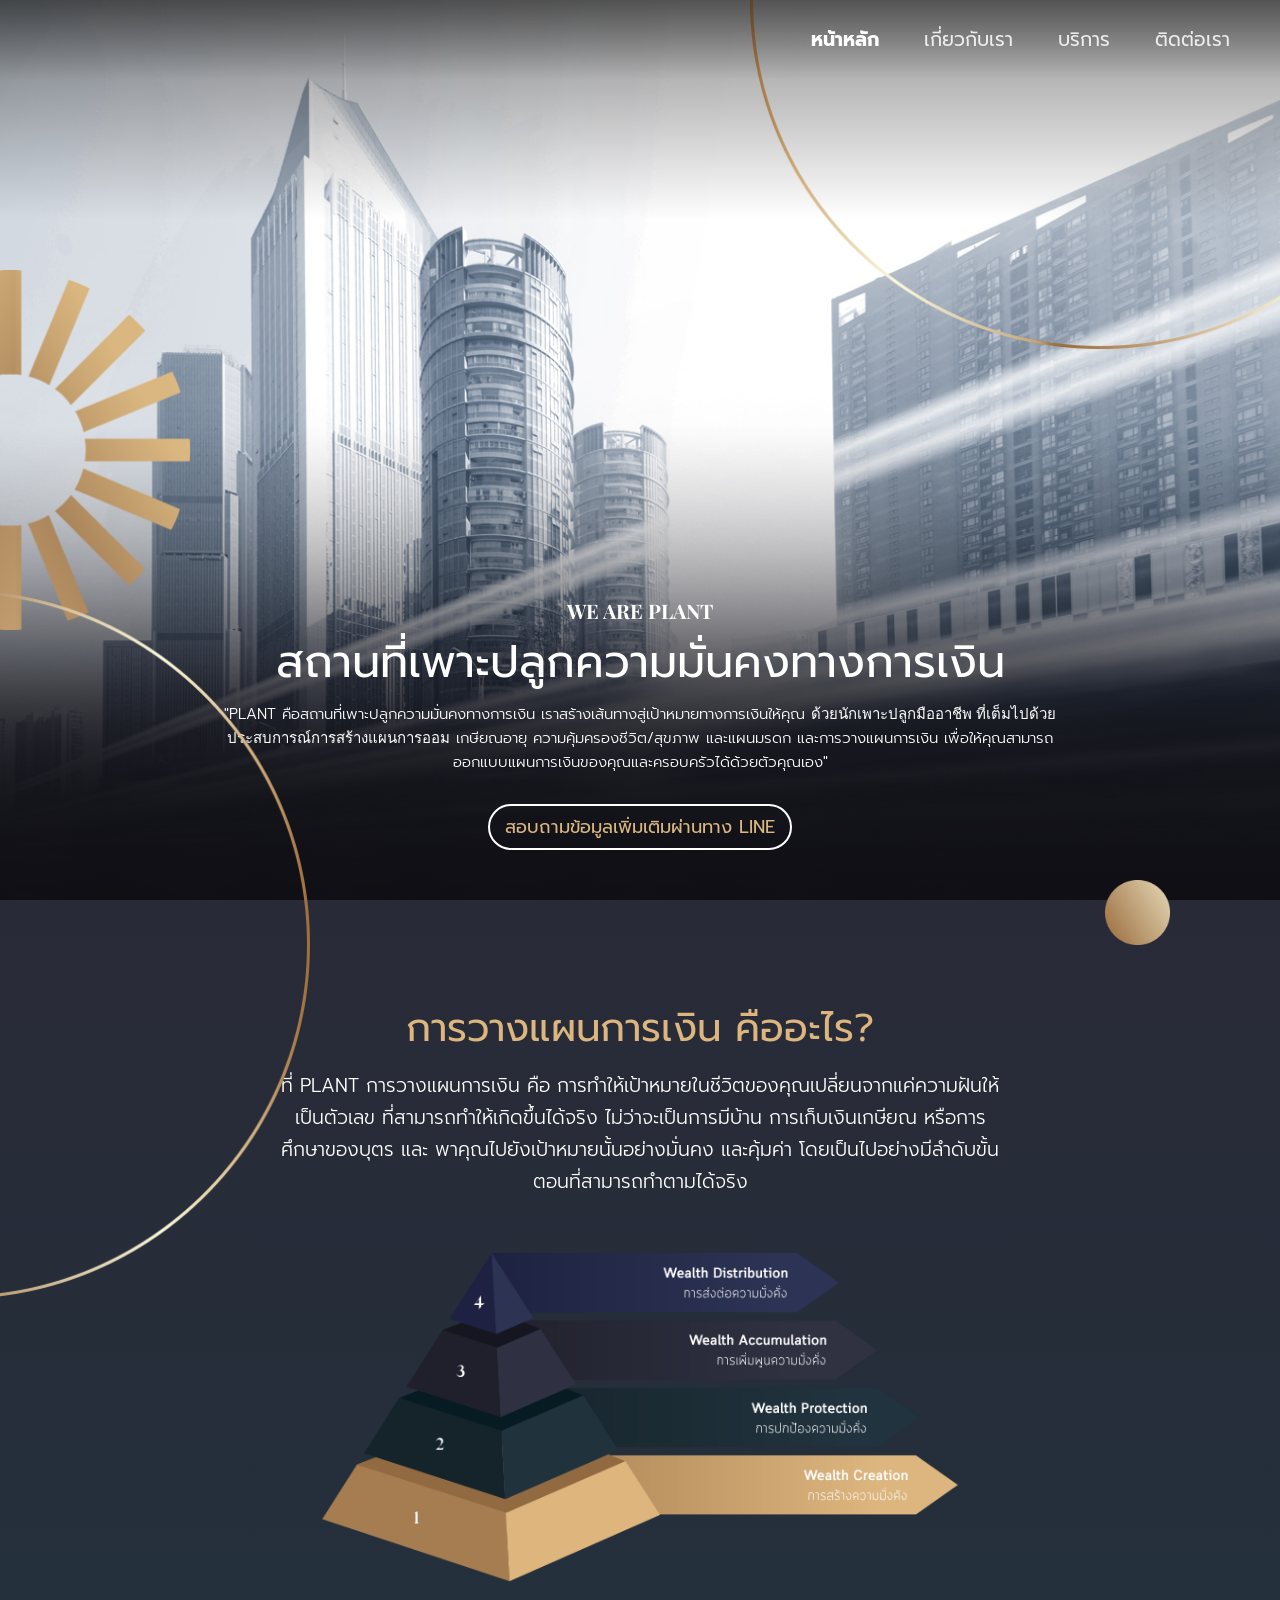
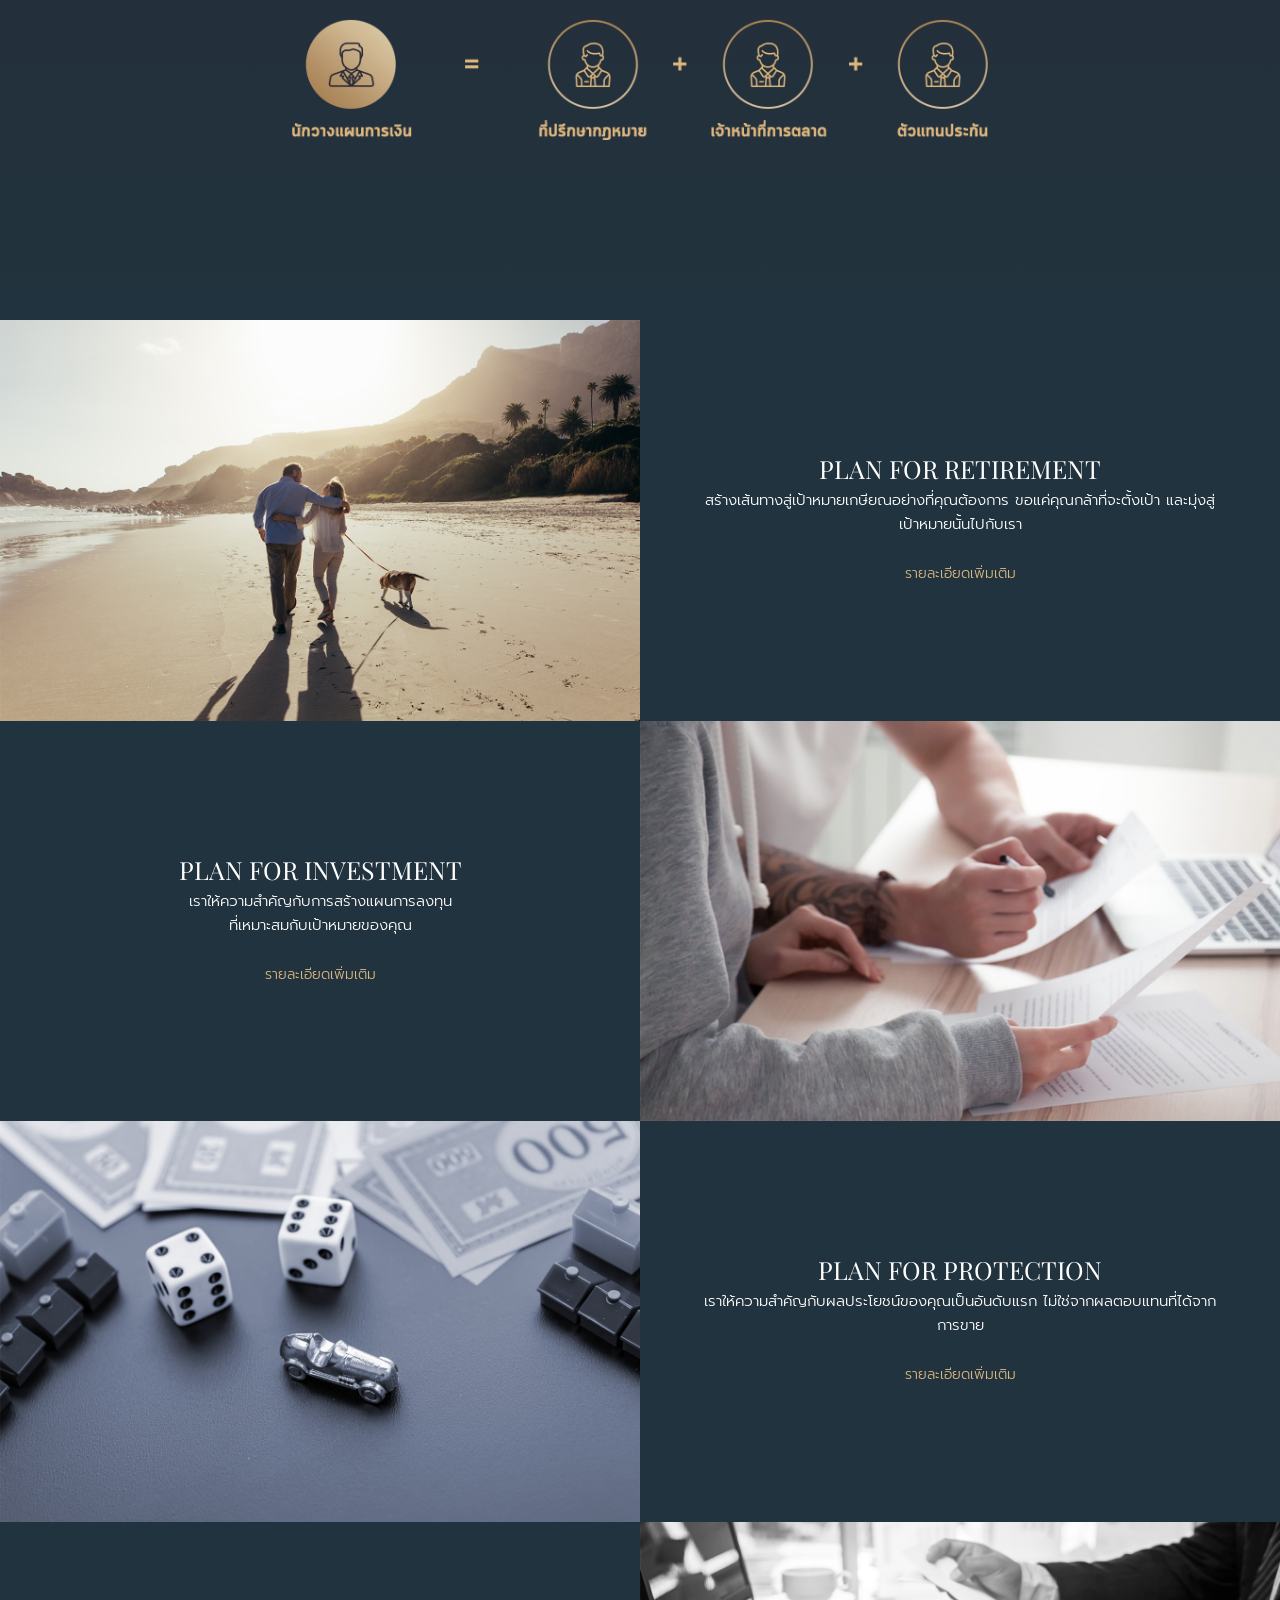
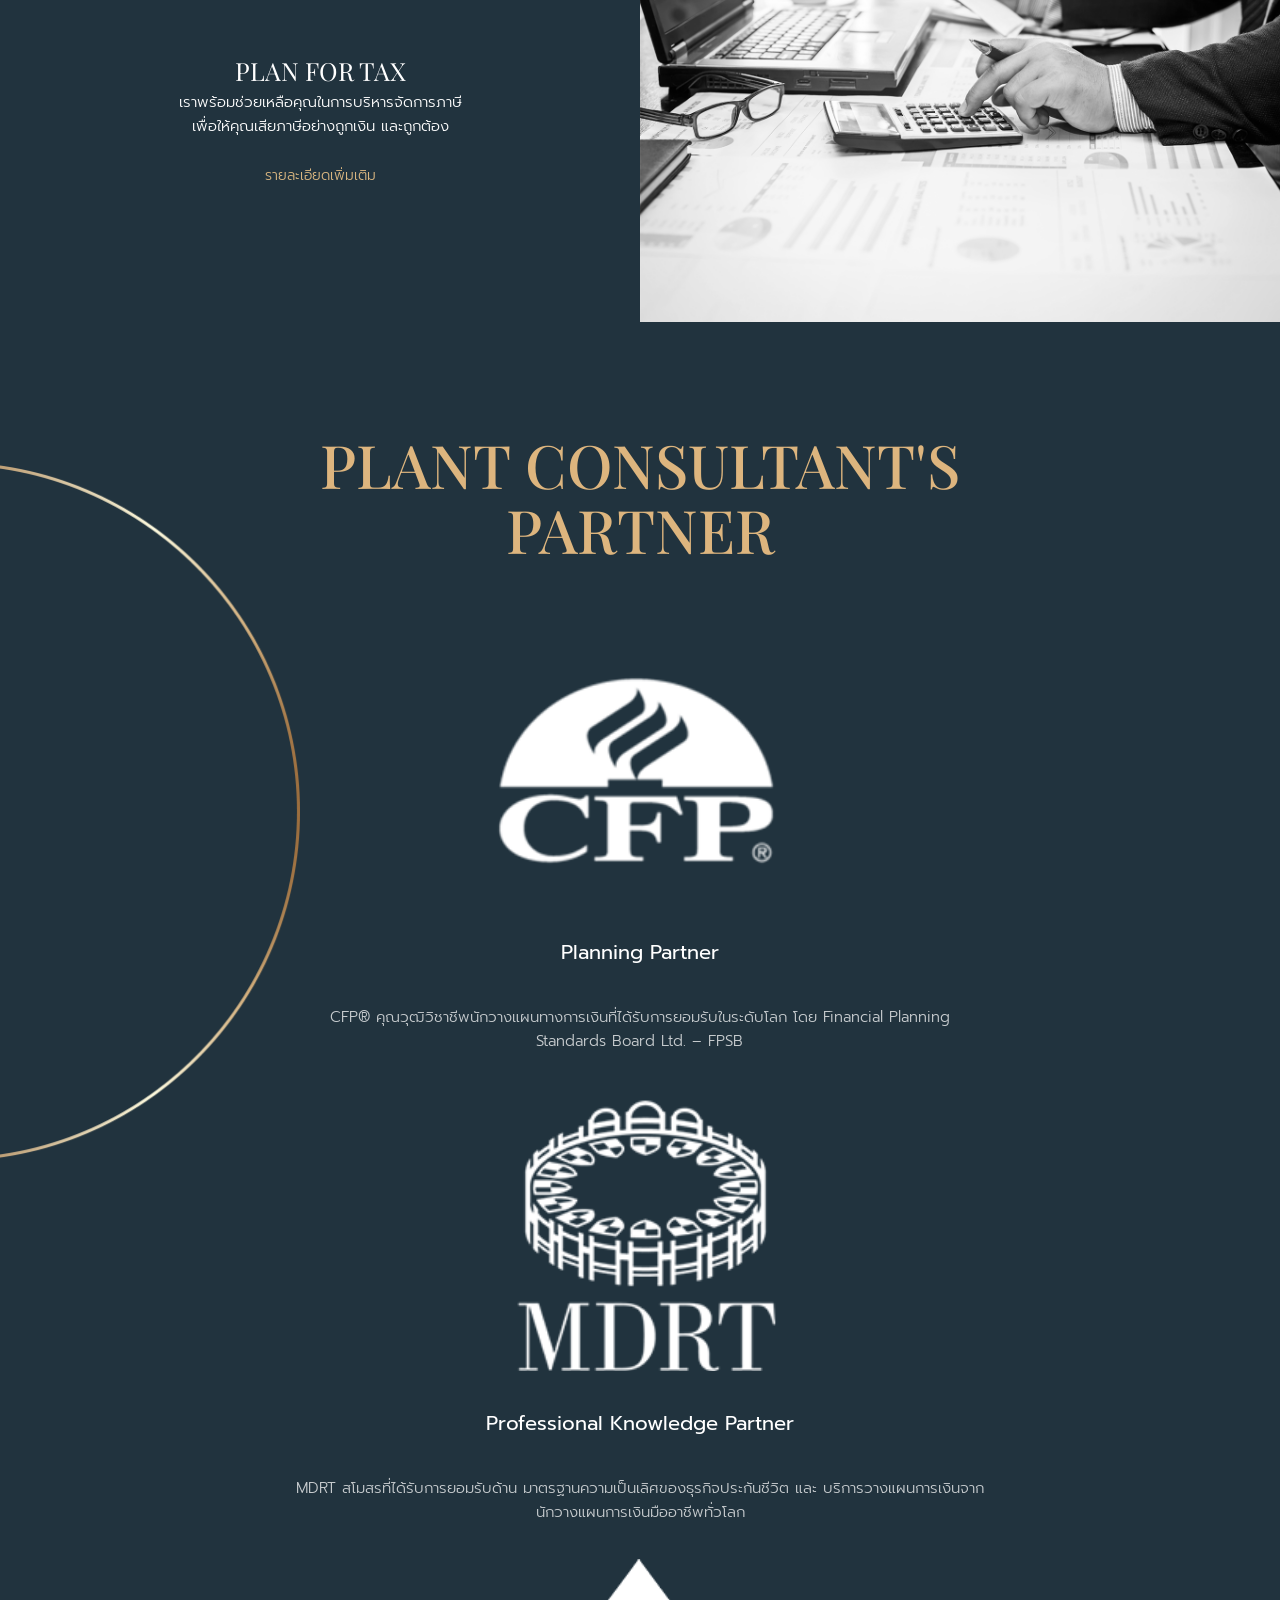
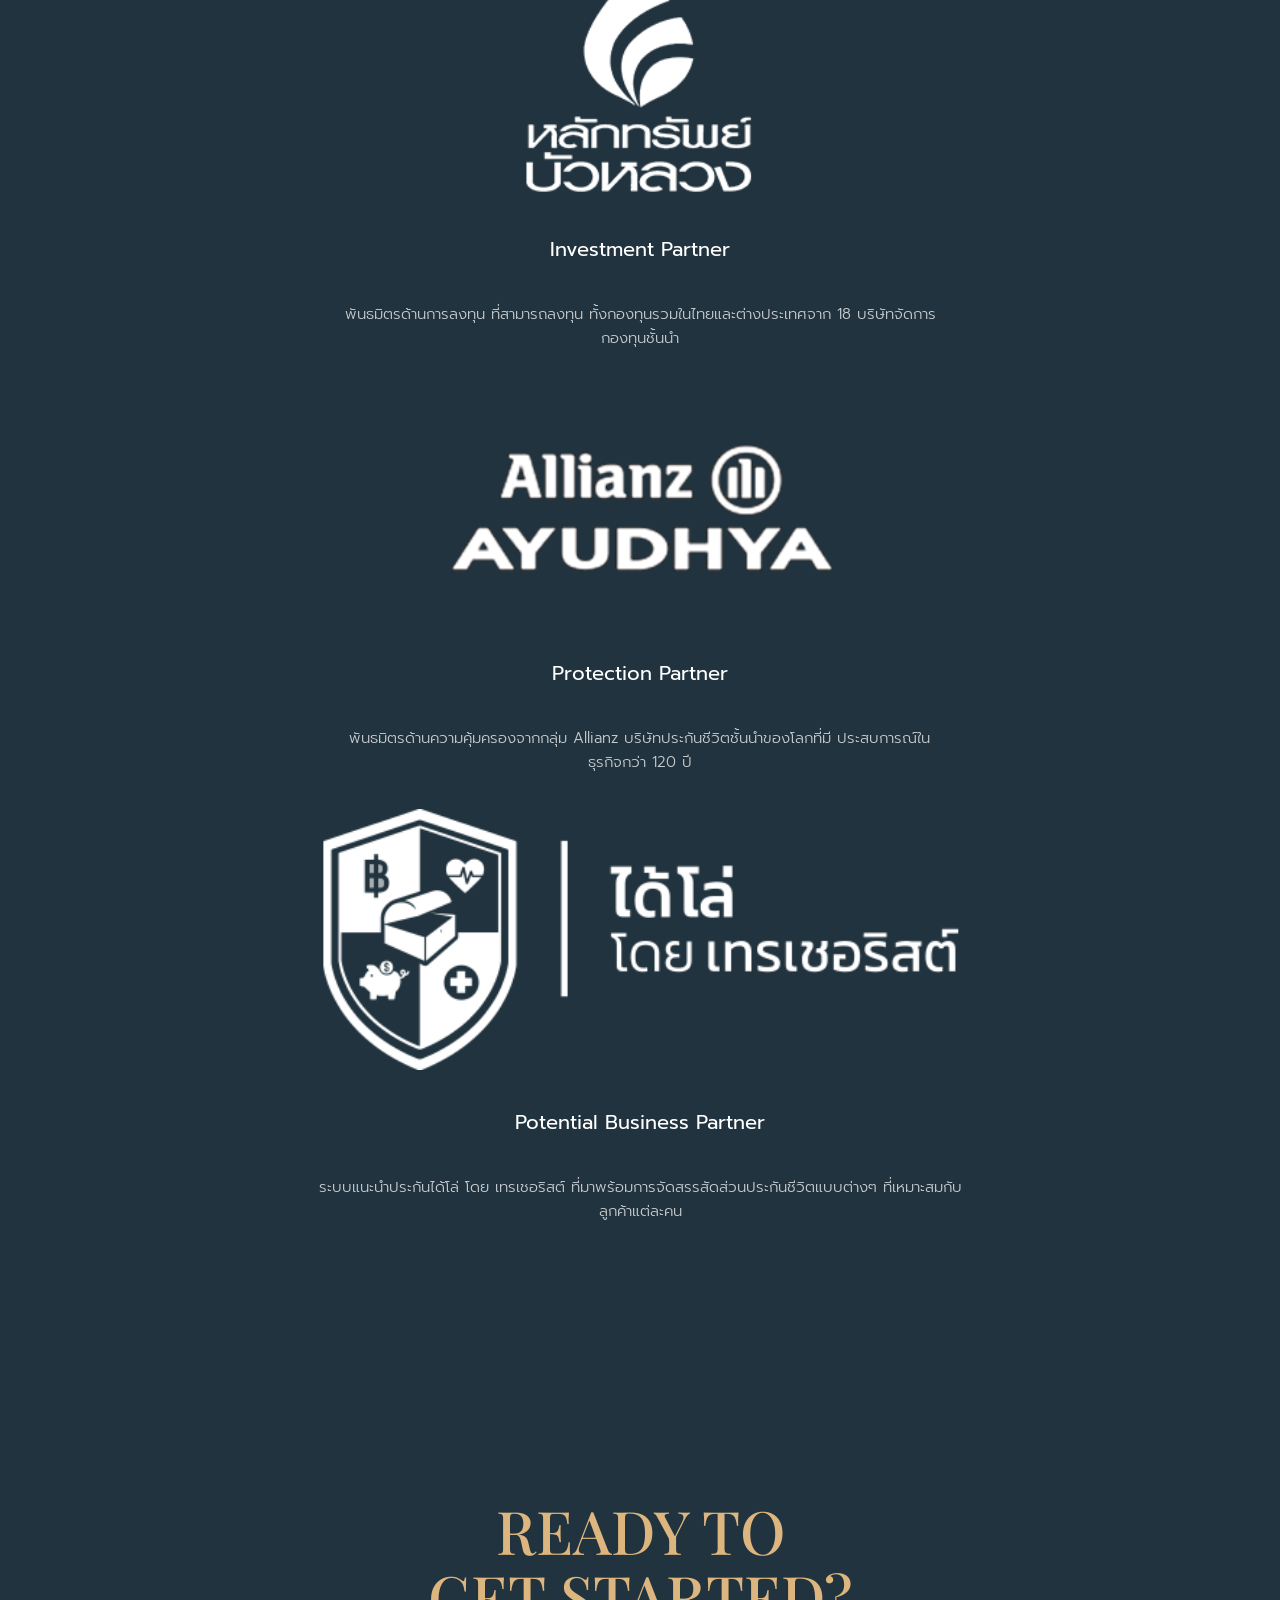
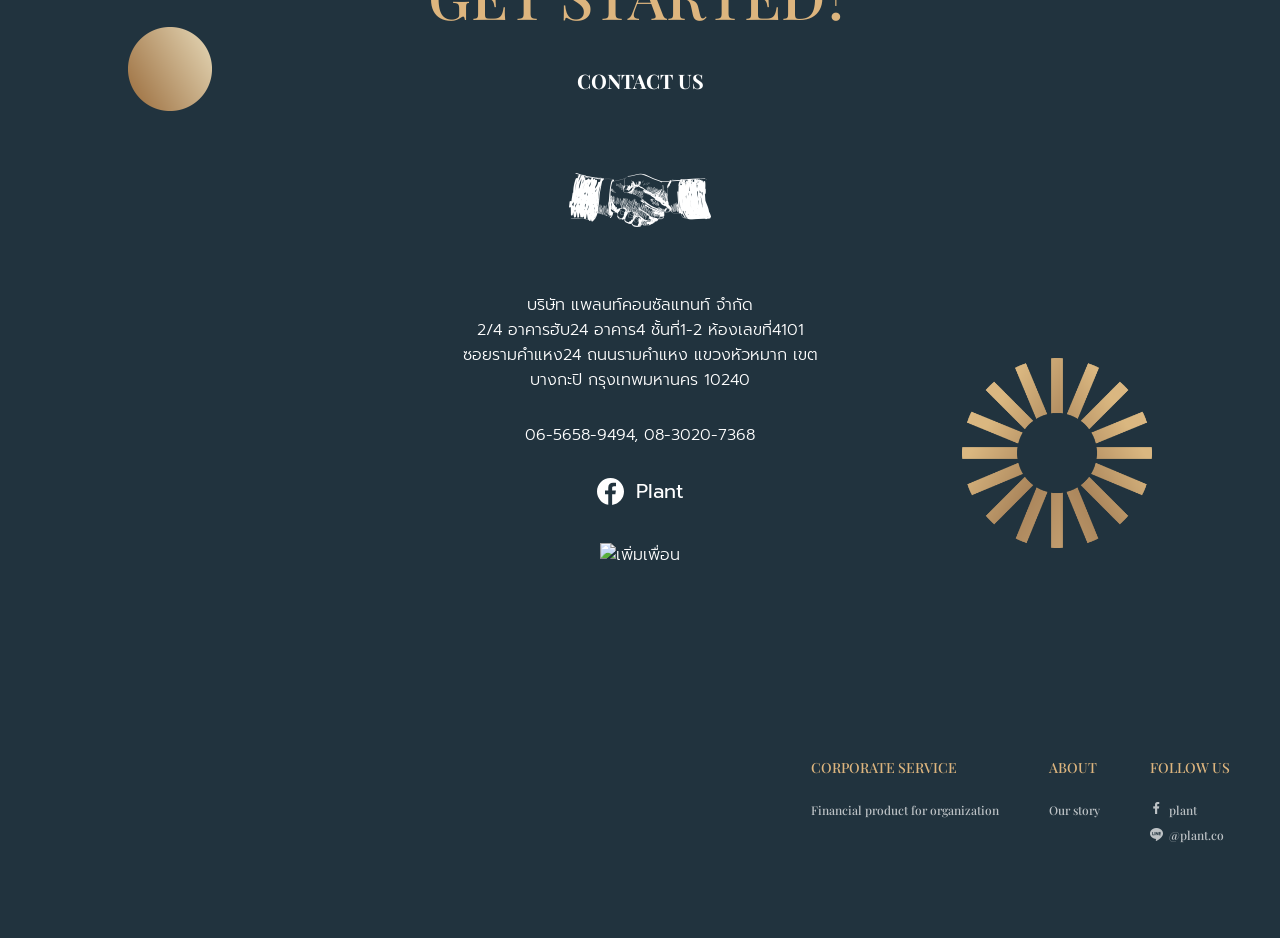
==== index.html @ 705ee686 "init" ====
﻿<!DOCTYPE html>
<html lang="th">
<head>
	<meta charset="UTF-8">
	<title>Plant Consultant</title>
	<meta name="viewport" content="width=device-width, initial-scale=1.0">
	<link rel="icon" type="image/png" href="images/favicon.png" />

	<!-- Google Fonts as replacement for custom Cloud/Silk Serif fonts -->
	<link rel="preconnect" href="https://fonts.googleapis.com">
	<link rel="preconnect" href="https://fonts.gstatic.com" crossorigin>
	<link href="https://fonts.googleapis.com/css2?family=Prompt:wght@300;400;700&family=Playfair+Display:ital,wght@0,400;0,500;0,600;0,700;1,400;1,500;1,700&display=swap" rel="stylesheet">

	<link rel="stylesheet" href="https://cdn.jsdelivr.net/npm/swiper@4/dist/css/swiper.min.css">
	<link rel="stylesheet" href="css/style.css">
	<link rel="stylesheet" href="css/phone.css">

	<style>
		/* Font fallback mappings */
		body, .cloudlight { font-family: 'Prompt', sans-serif; font-weight: 300; }
		.cloudregular, .menu, .mnahead, .mnlink, .mnlink2, .mndsubh, .mndhead, .mnchead,
		.contact-infos .social a, .contact-layout .heading { font-family: 'Prompt', sans-serif; font-weight: 400; }
		.cloudbold, .abasubh, .svcorpboxh h2, .svcorpboxh h3, .svcorpboxh p,
		.svaboxh h3, .actsgcon h1, .svsgscon h2, .asgbhead { font-family: 'Prompt', sans-serif; font-weight: 700; }

		.silk_serifbold, .mnsubh, .mnehead, .mnadesc { font-family: 'Playfair Display', serif; font-weight: 700; }
		.silk_serifmedium, .mnhead, .fthead, .ftmenu, .testimonial-section .heading { font-family: 'Playfair Display', serif; font-weight: 500; }
		.silk_serifregular, .mnbhead { font-family: 'Playfair Display', serif; font-weight: 400; }

		/* Hero image as background instead of Galleria */
		.mainslide .hero-bg {
			position: absolute;
			top: 0; left: 0; right: 0; bottom: 0;
			width: 100%; height: 100%;
			object-fit: cover;
		}

		.clear { clear: both; }
	</style>

	<script src="https://code.jquery.com/jquery-3.7.1.min.js"></script>
	<script src="https://cdn.jsdelivr.net/npm/swiper@4/dist/js/swiper.min.js"></script>
</head>

<body data-page="index">

<div id="wrapper">

<div id="header-placeholder"></div>

<div id="content">

	<!-- Hero Section -->
	<div class="mainslide" data-visible>
		<img class="hero-bg" src="images/01-main_01.jpg" alt="Plant Consultant Hero" />
		<div class="mainon" data-visible>
			<br><br><br>
			<h3 class="mnsubh">We are plant</h3>
			<h2 class="mslhead">สถานที่เพาะปลูกความมั่นคงทางการเงิน</h2>
			<p class="mntext" data-visible>"PLANT คือสถานที่เพาะปลูกความมั่นคงทางการเงิน เราสร้างเส้นทางสู่เป้าหมายทางการเงินให้คุณ <span>ด้วยนักเพาะปลูกมืออาชีพ ที่เต็มไปด้วยประสบการณ์การสร้างแผนการออม</span> เกษียณอายุ ความคุ้มครองชีวิต/สุขภาพ และแผนมรดก และการวางแผนการเงิน เพื่อให้คุณสามารถออกแบบแผนการเงินของคุณและครอบครัวได้ด้วยตัวคุณเอง"</p>
			<a href="https://lin.ee/4wqsaOK" class="mnlink2" data-visible>สอบถามข้อมูลเพิ่มเติมผ่านทาง LINE</a>
		</div>
		<img alt="" class="icon_a" src="images/element_a.png" />
		<img alt="" class="icon_b" src="images/element_b.png" />
		<img alt="" class="icon_c" src="images/element_a.png" />
		<img alt="" class="icon_d" src="images/element_c.png" />
	</div>

	<!-- Section A - Financial Planning -->
	<div class="main_a" data-visible>
		<h2 class="mnahead">การวางแผนการเงิน คืออะไร?</h2>
		<p class="mnatext" data-visible>ที่ PLANT การวางแผนการเงิน คือ การทำให้เป้าหมายในชีวิตของคุณเปลี่ยนจากแค่ความฝันให้เป็นตัวเลข ที่สามารถทำให้เกิดขึ้นได้จริง ไม่ว่าจะเป็นการมีบ้าน การเก็บเงินเกษียณ หรือการศึกษาของบุตร และ พาคุณไปยังเป้าหมายนั้นอย่างมั่นคง และคุ้มค่า โดยเป็นไปอย่างมีลำดับขั้นตอนที่สามารถทำตามได้จริง</p>
		<img alt="Financial Planning Overview" class="mnagraph" src="images/home-sec2-2.png" data-visible />

		<!--
		<div class="testimonial-section">
			<h2 class="heading">TESTIMONIAL</h2>
			<div class="testimonial-container">
				<div class="swiper-container" id="testimonial-slider">
					<div class="swiper-wrapper">
						<div class="swiper-slide">
							<div class="image object-fit"><img src="images/IMG_5819.png" alt="testimonial-1" /></div>
						</div>
						<div class="swiper-slide">
							<div class="image object-fit"><img src="images/IMG_5820.png" alt="testimonial-2" /></div>
						</div>
						<div class="swiper-slide">
							<div class="image object-fit"><img src="images/IMG_5822.png" alt="testimonial-3" /></div>
						</div>
						<div class="swiper-slide">
							<div class="image object-fit"><img src="images/IMG_5821.png" alt="testimonial-4" /></div>
						</div>
						<div class="swiper-slide">
							<div class="image object-fit"><img src="images/IMG_5823.png" alt="testimonial-5" /></div>
						</div>
						<div class="swiper-slide">
							<div class="image object-fit"><img src="images/IMG_5824.png" alt="testimonial-6" /></div>
						</div>
						<div class="swiper-slide">
							<div class="image object-fit"><img src="images/IMG_5825.png" alt="testimonial-7" /></div>
						</div>
					</div>
				</div>
				<div class="swiper-button swiper-button-prev"></div>
				<div class="swiper-button swiper-button-next"></div>
			</div>
		</div>
		-->

		<!--
		<div data-visible>
			<img alt="" class="mnainfo desktop" src="images/01-main_38.png" />
			<img alt="" class="mnainfo mobile" src="images/01-main.jpg" />
		</div>
		<a href="#" class="mnlink" data-visible>รายละเอียดเพิ่มเติม</a>
		<img alt="" class="icon_e" src="images/element_c.png" />
		<img alt="" class="icon_f" src="images/element_a.png" />
		<img alt="" class="icon_g" src="images/element_b.png" />
		-->
	</div>

	<!-- Services Section -->
	<div class="main_bwrap">
		<div class="main_b">
			<div class="mnbcon" data-visible>
				<a href="#" class="mnbaa"><img src="images/service1.png" alt="Plan for retirement" class="mnbpic" /></a>
				<div class="mnbbox" data-visible>
					<h3 class="mnbhead"><a href="#">Plan for retirement</a></h3>
					<div class="mntext"><p>สร้างเส้นทางสู่เป้าหมายเกษียณอย่างที่คุณต้องการ ขอแค่คุณกล้าที่จะตั้งเป้า และมุ่งสู่เป้าหมายนั้นไปกับเรา</p></div>
					<p class="mnbmore"><a href="#">รายละเอียดเพิ่มเติม</a></p>
				</div>
			</div>
		</div>
		<div class="main_b">
			<div class="mnbcon" data-visible>
				<a href="#" class="mnbaa"><img src="images/service2.png" alt="Plan for investment" class="mnbpic" /></a>
				<div class="mnbbox" data-visible>
					<h3 class="mnbhead"><a href="#">Plan for investment</a></h3>
					<div class="mntext"><p>เราให้ความสำคัญกับการสร้างแผนการลงทุน<br/>ที่เหมาะสมกับเป้าหมายของคุณ</p></div>
					<p class="mnbmore"><a href="#">รายละเอียดเพิ่มเติม</a></p>
				</div>
			</div>
		</div>
		<div class="main_b">
			<div class="mnbcon" data-visible>
				<a href="#" class="mnbaa"><img src="images/service3.png" alt="Plan for protection" class="mnbpic" /></a>
				<div class="mnbbox" data-visible>
					<h3 class="mnbhead"><a href="#">Plan for protection</a></h3>
					<div class="mntext"><p>เราให้ความสำคัญกับผลประโยชน์ของคุณเป็นอันดับแรก ไม่ใช่จากผลตอบแทนที่ได้จากการขาย</p></div>
					<p class="mnbmore"><a href="#">รายละเอียดเพิ่มเติม</a></p>
				</div>
			</div>
		</div>
		<div class="main_b">
			<div class="mnbcon" data-visible>
				<a href="#" class="mnbaa"><img src="images/service4.png" alt="Plan for Tax" class="mnbpic" /></a>
				<div class="mnbbox" data-visible>
					<h3 class="mnbhead"><a href="#">Plan for Tax</a></h3>
					<div class="mntext"><p>เราพร้อมช่วยเหลือคุณในการบริหารจัดการภาษี<br/>เพื่อให้คุณเสียภาษีอย่างถูกเงิน และถูกต้อง</p></div>
					<p class="mnbmore"><a href="#">รายละเอียดเพิ่มเติม</a></p>
				</div>
			</div>
		</div>
	</div>

	<!-- Partners Section -->
	<div class="main_c" data-visible>
		<h2 class="mnhead">PLANT CONSULTANT's<br/>Partner</h2>
		<div class="mnccon" data-visible>
			<div class="swiper-container" id="swiper01">
				<div class="swiper-wrapper">
					<div class="swiper-slide">
						<div class="mncbox">
							<img src="images/01-main_64.png" alt="CFP" class="mnpic" />
							<h3 class="mnchead">Planning Partner</h3>
							<div class="mntext"><p>CFP® คุณวุฒิวิชาชีพนักวางแผนทางการเงินที่ได้รับการยอมรับในระดับโลก โดย Financial Planning Standards Board Ltd. – FPSB</p></div>
						</div>
					</div>
					<div class="swiper-slide">
						<div class="mncbox">
							<img src="images/01-main_66.png" alt="MDRT" class="mnpic" />
							<h3 class="mnchead">Professional Knowledge Partner</h3>
							<div class="mntext"><p>MDRT สโมสรที่ได้รับการยอมรับด้าน มาตรฐานความเป็นเลิศของธุรกิจประกันชีวิต และ บริการวางแผนการเงินจาก นักวางแผนการเงินมืออาชีพทั่วโลก</p></div>
						</div>
					</div>
					<div class="swiper-slide">
						<div class="mncbox">
							<img src="images/01-main_68.png" alt="Investment" class="mnpic" />
							<h3 class="mnchead">Investment Partner</h3>
							<div class="mntext"><p>พันธมิตรด้านการลงทุน ที่สามารถลงทุน ทั้งกองทุนรวมในไทยและต่างประเทศจาก 18 บริษัทจัดการกองทุนชั้นนำ</p></div>
						</div>
					</div>
					<div class="swiper-slide">
						<div class="mncbox">
							<img src="images/01-main_70.png" alt="Allianz" class="mnpic" />
							<h3 class="mnchead">Protection Partner</h3>
							<div class="mntext"><p>พันธมิตรด้านความคุ้มครองจากกลุ่ม Allianz บริษัทประกันชีวิตชั้นนำของโลกที่มี ประสบการณ์ในธุรกิจกว่า 120 ปี</p></div>
						</div>
					</div>
					<div class="swiper-slide">
						<div class="mncbox">
							<img src="images/Dailo.png" alt="Dailo" class="mnpic" />
							<h3 class="mnchead">Potential Business Partner</h3>
							<div class="mntext"><p>ระบบแนะนำประกันได้โล่ โดย เทรเชอริสต์ ที่มาพร้อมการจัดสรรสัดส่วนประกันชีวิตแบบต่างๆ ที่เหมาะสมกับลูกค้าแต่ละคน</p></div>
						</div>
					</div>
				</div>
				<div class="swiper-pagination swiper-pagination-white"></div>
			</div>
		</div>
		<img alt="" class="icon_j" src="images/element_a.png" />
	</div>

    <!--
	<div class="main_d">
		<div class="mndcon">
			<div class="mndbox" data-visible>
				<a href="#">
					<img src="images/news-article-01.jpg" alt="" class="mnpic" style="width:100%;height:auto;" /></a>
				<div class="mndsubh"><a href="#">ข่าวสาร</a></div>
				<h3 class="mndhead"><a href="#">รวมลิ้งก์แจ้งสิทธิลดหย่อนภาษี SSF RMF ปี 2565</a></h3>
				<div class="mndtext"><p>ปี 2565 เป็นปีแรกที่กรมสรรพากรกำหนดเกณฑ์ใหม่ ให้นักลงทุนซื้อหน่วยลงทุนในกองทุนรวมเพื่อการออม (SSF) หรือ กองทุนรวมเพื่อการเลี้ยงชีพ (RMF)...</p></div>
				<p class="mnbmore"><a href="#">อ่านต่อ</a></p>
			</div>
			<div class="mndbox" data-visible>
				<a href="#">
					<img src="images/news-article-01.jpg" alt="" class="mnpic" style="width:100%;height:auto;" /></a>
				<div class="mndsubh"><a href="#">ข่าวสาร</a></div>
				<h3 class="mndhead"><a href="#">อวสานของเหรียญคริปโต? โดย ดร.นิเวศน์ เหมวชิรวรากร</a></h3>
				<div class="mndtext"><p>"กระแส" ของเหรียญคริปโตที่อ้างว่าจะกลายเป็นเงินดิจิทัลใน "โลกแห่งอนาคต" ซึ่งรวมถึง "เมตาเวอร์ส"...</p></div>
				<p class="mnbmore"><a href="#">อ่านต่อ</a></p>
			</div>
			<div class="mndbox" data-visible>
				<a href="#">
					<img src="images/news-article-02.jpg" alt="" class="mnpic" style="width:100%;height:auto;" /></a>
				<div class="mndsubh"><a href="#">ข่าวสาร</a></div>
				<h3 class="mndhead"><a href="#">เวลาช้อนหุ้นยิ่งใหญ่ โดย ดร.นิเวศน์ เหมวชิรวรากร</a></h3>
				<div class="mndtext"><p>การปรับตัวขึ้นของหุ้นจีนอย่างโดดเด่นในช่วง 1 เดือนที่ผ่านมานั้นน่าจะทำให้หลายคนเริ่มคิดว่าถึงเวลาแล้วที่จะต้องเริ่ม "ช้อนหุ้น"...</p></div>
				<p class="mnbmore"><a href="#">อ่านต่อ</a></p>
			</div>
		</div>
		<img alt="" class="icon_k" src="images/element_a.png" />
	</div>
    -->

	<!-- Contact Section -->
	<div class="main_e">
		<div class="mnecon" data-visible>
			<h2 class="mnhead">READY TO<br/>GET STARTED?</h2>
			<h3 class="mnehead">contact us</h3>
			<img alt="" class="mneicon" src="images/01-main_115.png" />
			<div class="contact-infos">
				<address>บริษัท แพลนท์คอนซัลแทนท์ จำกัด <br>2/4 อาคารฮับ24 อาคาร4 ชั้นที่1-2 ห้องเลขที่4101 <br/>ซอยรามคำแหง24 ถนนรามคำแหง แขวงหัวหมาก เขตบางกะปิ กรุงเทพมหานคร 10240</address>
				<p><a href="tel:+66656589494">06-5658-9494</a>, <a href="tel:+668302073683">08-3020-7368</a></p>
				<p class="social">
					<a href="https://www.facebook.com/plantconsultant/" target="_blank">
						<i class="ic"><img src="images/facebook.svg" alt="Facebook"></i>
						<span class="ic-name">Plant</span>
					</a>
				</p>
				<a href="https://lin.ee/4wqsaOK"><img src="https://scdn.line-apps.com/n/line_add_friends/btn/th.png" alt="เพิ่มเพื่อน" height="36" border="0"></a>
			</div>
		</div>
		<img alt="" class="icon_l" src="images/element_c.png" />
		<img alt="" class="icon_m" src="images/element_b.png" />
	</div>

	<div class="clear"></div>
</div>

<div id="footer-placeholder"></div>

</div><!--#wrapper-->

<script src="js/includes.js"></script>
<script>
jQuery(document).ready(function($) {
	$(window).on('load scroll', function() {
		$('[data-visible]').each(function() {
			if (isElementVisible(this)) {
				$(this).addClass("visible");
			}
		});
	});

	function isElementVisible(el) {
		var rect = el.getBoundingClientRect();
		var windowHeight = window.innerHeight || document.documentElement.clientHeight;
		return (rect.top <= windowHeight && rect.bottom >= 0);
	}

	// Testimonial Slider
	var testimonialSwiper = new Swiper('#testimonial-slider', {
		effect: 'coverflow',
		grabCursor: true,
		centeredSlides: true,
		slidesPerView: 2,
		loop: true,
		coverflowEffect: {
			rotate: 0,
			stretch: 300,
			depth: 300,
			modifier: 1,
			slideShadows: true,
		},
		navigation: {
			nextEl: '.testimonial-container .swiper-button-next',
			prevEl: '.testimonial-container .swiper-button-prev',
		},
		breakpoints: {
			767: {
				slidesPerView: 1,
				coverflowEffect: {
					rotate: 0,
					stretch: 150,
					depth: 300,
					modifier: 1,
					slideShadows: true,
				},
			},
		}
	});

	// Partners Slider
	var partnerSwiper = new Swiper('#swiper01', {
		slidesPerView: 4,
		centeredSlides: true,
		autoplay: {
			delay: 2000
		},
		speed: 1000,
		pagination: {
			el: '#swiper01 .swiper-pagination',
		},
		breakpoints: {
			768: {
				slidesPerView: 1
			}
		}
	});
});
</script>

</body>
</html>
---- css/style.css ----
﻿/* Font mappings - using Google Fonts as fallback for custom fonts */
/* cloudlight -> Prompt 300, cloudregular -> Prompt 400, cloudbold -> Prompt 700 */
/* silk_serif* -> Playfair Display */



[data-visible] {
	opacity: 0;
	transition: opacity 1s;
}
[data-visible].visible {
	opacity: 1;
}
[data-visible] [data-visible] {
	transition-delay: 0.5s;
}

html,
body {
	margin: 0;
	padding: 0;
	height: 100%;
	color: #fff;
	font-size: 16px;
	background-color: #21333e;
	font-family: cloudlight;
	line-height: 25px;
}


img {
	border-top-style: none;
	border-right-style: none;
	border-bottom-style: none;
	border-left-style: none;
}
a {
	text-decoration: none;
	color: inherit;

	transition: 0.5s;
}
a:hover {
	transition: 0.5s;
}
textarea {
	resize:none;
}
h1,h2,h3,h4,h5,h6 {
	font-weight: 400;

}

#wrapper {
	min-height: 100%;
	margin: 0px;
	padding: 0px;
	float: left;
	width: 100%;
	position: relative;
	overflow: hidden;
}
.wrap {
	width: 1050px;
	margin-right: auto;
	margin-left: auto;
}
#header {
float: left;
width: 100%;
padding: 30px 0 0 0;
position: fixed;
z-index: 100;
margin-top: 0px;
margin-right: 0px;
margin-bottom: 0px;
margin-left: 0px;
-moz-transition: all 0.5s;
background-image: linear-gradient(to top, rgba(0, 0, 0, 0), rgba(0, 0, 0, 0.4));
height: 49px;
}
.logo {
	padding: 0px;
	float: left;
	width: 243px;
	margin-top: 0px;
	margin-right: 0px;
	margin-bottom: 0px;
	margin-left: 50px;
}
.menu {
	font-size: 19px;
	line-height: 20px;
	color: #21333E;
	padding: 0px;
	float: right;
	margin-top: 0px;
	margin-right: 50px;
	margin-bottom: 0px;
	margin-left: 0px;
	list-style-type: none;
	font-family: cloudregular;
}
.menu.white a {
	color: #fff;
}

.menu li {
	padding: 0px;
	float: left;
	margin-top: 0px;
	margin-right: 0px;
	margin-bottom: 0px;
	margin-left: 45px;
}
.menu li a {
	color: #21333e;

	transition: 0.5s;
	opacity: 0.85;
}
.menu li a:hover {
	opacity: 1;
	transition: 0.5s;
}
li.menuservice {
	height: 22px;
	position: relative;
}
li.menuservice:hover ul.svmenu  {
	opacity: 1;
	visibility: visible;
}
ul.svmenu {
	margin: 0px 0px 0px -15px;
	padding: 5px 15px 20px;
	float: left;
	width: 200px;
	position: absolute;
	z-index: 1;
	left: 0px;
	top: 22px;
	line-height: 16px;
	list-style-type: none;
opacity: 0;
visibility: hidden;
background-color: rgba(0, 0, 0, 0.26);
}
.svmenu li {
	margin: 0px;
	clear: left;
	float: left;
	width: 100%;
	padding-top: 15px;
	padding-right: 0px;
	padding-bottom: 0px;
	padding-left: 0px;
}




#content {
	float: left;
	width: 100%;
	margin: 0px;
	padding: 0;
}
body.page-about #content.page-about {
/*	     scroll-snap-type: y mandatory;*/
/*overflow: scroll;*/
/*		 scroll-snap-points-y: repeat(100vh);*/
		/* scroll-snap-type: y mandatory;
height: 100vh;*/
}
/*body.page-about #content.page-about>*:not(#footer),
.svpersonal_aslide .svpersonal_a {
	min-height: 100vh;
		box-sizing: border-box;
	    scroll-snap-align: start;
		
		display: -webkit-box;
		display: -ms-flexbox;
		display: -webkit-flex;
		display: flex;
		-webkit-box-pack: center;
		-ms-flex-pack: center;
		-webkit-justify-content: center;
		justify-content: center;
		-webkit-box-align: center;
		-ms-flex-align: center;
		-webkit-align-items: center;
		align-items: center;
		flex-direction: column;
		-webkit-flex-direction: column;
		
}*/



body.page-about #content.page-about #footer {
	 scroll-snap-align: end;
}

.svpersonal_aslide {
	overflow: scroll;
			 scroll-snap-type: y mandatory;
	height: 100vh;
}
.mainslide {
	padding: 0px;
	float: left;
	height: 100vh;
	width: 100%;
	position: relative;
	background-color: #fff;
	margin: 0px;
}
.mainslide::before {
	content: '';
	position: absolute;
	top: 0;
	left: 0;
	right: 0;
	height: 220px;
	background-image: linear-gradient(to bottom, rgba(0,0,0,0.45), transparent);
	z-index: 1;
	pointer-events: none;
}
.mainslide .galleria1 {
		height: 100vh;
		width: 100%;
}
.galleria1 {
	height: 100%;
}
.mainon {
margin: 0px;
padding: 100px 0px 50px;
float: left;
position: absolute;
z-index: 1;
left: 0;
bottom: 0;
text-align: center;
right: 0;
background-image: linear-gradient(transparent, rgba(0, 0, 0, 0.55));
height: auto;
}

.mnsubh {
	font-size: 20px;
	line-height: 22px;
	text-transform: uppercase;
	padding: 0px;
width: 80%;
max-width: 880px;
margin: 0px auto 15px;
font-family: 'silk_serifbold';
}
.mslhead {
	font-size: 45px;
	line-height: 50px;
	padding: 0px;
width: 80%;
max-width: 880px;
margin: 0px auto 10px;
}
.mntext {
	font-size: 15px;
	line-height: 24px;
width: 80%;
max-width: 880px;
margin-right: auto;
	margin-left: auto;
}
.mntext span {
	font-family: 'cloudregular';
}
.mnlink {
	font-size: 18px;
	line-height: 42px;
	color: #DAB781;
	display: inline-block;
	padding: 0px;
	height: 42px;
	width: 172px;
	border: 2px solid #fff;
	font-family: 'cloudregular';
	border-radius: 23px;
	margin-top: 15px;
	margin-right: 0px;
	margin-bottom: 0px;
	margin-left: 0px;
	background-color: transparent;
	transition: 0.3s !important;
	cursor: pointer;
}
.mnlink2 {
	font-size: 18px;
	line-height: 42px;
	color: #DAB781;
	display: inline-block;
	padding: 0px;
	height: 42px;
	width: 300px;
	border: 2px solid #fff;
	font-family: 'cloudregular';
	border-radius: 23px;
	margin-top: 15px;
	margin-right: 0px;
	margin-bottom: 0px;
	margin-left: 0px;
	background-color: transparent;
	transition: 0.3s !important;
	cursor: pointer;
}
.mnlink:hover {
	background-color: #ffffff;
box-shadow: 0px 3px 13px rgba(0, 0, 0, 0.31);
}
.mnlink2:hover {
	background-color: #ffffff;
box-shadow: 0px 3px 13px rgba(0, 0, 0, 0.31);
}
.icon_a {
	margin: 0px;
	padding: 0px;
	float: left;
	width: 700px;
	position: absolute;
	z-index: 1;
	top: -350px;
	right: -170px;
	pointer-events: none;
}
.icon_b {
	margin: 0px;
	padding: 0px;
	float: left;
	width: 360px;
	position: absolute;
	z-index: 1;
	left: -170px;
	top: 30%;
		pointer-events: none;
}
.icon_c {
	margin: 0px;
	padding: 0px;
	float: left;
	width: 710px;
	position: absolute;
	z-index: 2;
	left: -400px;
	bottom: -400px;
		pointer-events: none;
}
.icon_d {
	margin: 0px;
	padding: 0px;
	float: left;
	width: 65px;
	position: absolute;
	z-index: 1;
	right: 110px;
	bottom: -45px;
		pointer-events: none;
}
.main_a {
	margin: 0px;
	float: left;
	width: 100%;
	padding-top: 110px;
	padding-right: 0px;
	padding-bottom: 110px;
	padding-left: 0px;
	background: rgba(41,42,55,1);
	background: -moz-linear-gradient(top, rgba(41,42,55,1) 0%, rgba(37,46,58,1) 50%, rgba(33,51,62,1) 100%);
	background: -webkit-gradient(left top, left bottom, color-stop(0%, rgba(41,42,55,1)), color-stop(50%, rgba(37,46,58,1)), color-stop(100%, rgba(33,51,62,1)));
	background: -webkit-linear-gradient(top, rgba(41,42,55,1) 0%, rgba(37,46,58,1) 50%, rgba(33,51,62,1) 100%);
	background: -o-linear-gradient(top, rgba(41,42,55,1) 0%, rgba(37,46,58,1) 50%, rgba(33,51,62,1) 100%);
	background: -ms-linear-gradient(top, rgba(41,42,55,1) 0%, rgba(37,46,58,1) 50%, rgba(33,51,62,1) 100%);
	background: linear-gradient(to bottom, rgba(41,42,55,1) 0%, rgba(37,46,58,1) 50%, rgba(33,51,62,1) 100%);


filter: progid:DXImageTransform.Microsoft.gradient( startColorstr='#292a37', endColorstr='#21333e', GradientType=0 );
	text-align: center;
	position: relative;
}
.mnahead {
	font-size: 39px;
	line-height: 35px;
	color: #DDB57E;
	display: block;
	padding: 0px;
	clear: both;
	width: 720px;
	margin-top: 0px;
	margin-right: auto;
	margin-bottom: 25px;
	margin-left: auto;
	font-family: 'cloudregular';
}
.mnatext {
	font-size: 19px;
	line-height: 32px;
	padding: 0px;
	width: 720px;
	margin-top: 0px;
	margin-right: auto;
	margin-bottom: 55px;
	margin-left: auto;
	display: block;
}
.mnagraph {
	display: block;
	padding: 0px;
	clear: both;
	width: 696px;
	margin-top: 0px;
	margin-right: auto;
	margin-bottom: 70px;
	margin-left: auto;
}
.mnadesc {
	font-size: 18px;
	line-height: 25px;
	text-transform: uppercase;
	color: #DDB57E;
	display: block;
	padding: 0px;
	clear: both;
	width: 466px;
	margin-top: 0px;
	margin-right: auto;
	margin-bottom: 125px;
	margin-left: auto;
	font-family: 'silk_serifbold';
}
.mnainfo {
	display: block;
	padding: 0px;
	clear: both;
	width: 1090px;
	margin-top: 0px;
	margin-right: auto;
	margin-bottom: 15px;
	margin-left: auto;
}
.icon_e {
	margin: 0px;
	padding: 0px;
	float: left;
	width: 50px;
	position: absolute;
	z-index: 1;
	left: 60px;
	bottom: 155px;
		pointer-events: none;
}
.icon_f {
	margin: 0px;
	padding: 0px;
	float: left;
	width: 400px;
	position: absolute;
	z-index: 1;
	left: -320px;
	bottom: -220px;
		pointer-events: none;
}
.icon_g {
	margin: 0px;
	padding: 0px;
	float: left;
	width: 170px;
	position: absolute;
	z-index: 1;
	top: 50%;
	right: -85px;
		pointer-events: none;
}
.main_b {
	margin: 0px;
	padding: 0px;
	float: left;
	width: 100%;
	position: relative;
}
.mnbpic {
	margin: 0px;
	padding: 0px;
	float: left;
	width: 50%;
}
.mnbpic.x {
	float: right;
}

.mnbcon {
	margin: 0px;
	padding: 0px;
	float: left;
	width: 100%;
	display: block;
	height: 100%;
	position: relative;
	top: 0px;
	bottom: 0px;
}
.mnbcon.x {
	right: 0px;
}
div#content div.main_bwrap div.main_b:nth-child(2n) div.mnbcon .mnbbox{
	left: 0;
	right: unset;
}
div#content div.main_bwrap div.main_b:nth-child(2n) div.mnbcon a img.mnbpic {
	float: right;
}
.mnbbox {
	text-align: center;
margin: 0px;
padding: 0px;
float: left;
z-index: 1;
position: absolute;
transform: translate( 0, -50%);
top: 50%;
right: 0;
width: 50%;
}
.mnbhead {
	font-size: 25px;
	line-height: 28px;
	text-transform: uppercase;
	padding: 0px;
	float: left;
	width: 100%;
	margin-top: 0px;
	margin-right: 0px;
	margin-bottom: 5px;
	margin-left: 0px;
	font-family: 'silk_serifregular';
}
.mnbhead span {
	font-family: 'silk_serifbold';
}
.mnbmore a {
	color: #DAB781;
}
.mnbmore a:hover {
	
	text-decoration: underline;
}
.mnbmore {
	font-size: 14px;
line-height: 25px;
padding: 0px;
float: left;
width: 100%;
margin-top: 10px;
margin-right: 0px;
margin-bottom: 0px;
margin-left: 0px;
}
.icon_h {
	margin: 0px;
	padding: 0px;
	float: left;
	width: 66px;
	position: absolute;
	z-index: 1;
	left: 40%;
	top: -33px;
}
.icon_i {
	margin: 0px;
	padding: 0px;
	float: left;
	width: 680px;
	position: absolute;
	z-index: 1;
	top: -50px;
	right: -500px;
}
.icon_j {
	margin: 0px;
	padding: 0px;
	float: left;
	width: 700px;
	position: absolute;
	z-index: 1;
	left: -400px;
	top: 140px;
}

.main_c {
	text-align: center;
	margin: 0px;
	float: left;
	width: 100%;
	padding-top: 110px;
	padding-right: 0px;
	padding-bottom: 90px;
	padding-left: 0px;
	position: relative;
}
.mnhead {
	font-size: 60px;
	line-height: 65px;
	text-transform: uppercase;
	color: #DDB57E;
	font-family: 'silk_serifmedium';
	margin: 0px;
	padding: 0px;
	float: left;
	width: 100%;
}
.mnccon {
	padding: 0px;
	float: left;
	width: 100%;
	margin-top: 70px;
	margin-right: 0px;
	margin-bottom: 0px;
	margin-left: 0px;
	position: relative;
	z-index: 2;
}
.mncbox {
	vertical-align: top;
	display: inline-block;
	padding: 0px;
	margin-top: 0px;
	margin-bottom: 20px;
}
.mnpic {
	margin: 0px;
	padding: 0px;
	float: left;
	width: 100%;
	filter:brightness(150%) contrast(120%)Â ;
}
.abbbox-container .mnpic{
	height: auto;
	width: 100%;
}
.abbbox .abbinfo {
	width: 80%;
}
.mnchead {
	font-size: 20px;
	line-height: 25px;
	padding: 0px;
	float: left;
	width: 100%;
	margin-top: 40px;
	margin-right: 0px;
	margin-bottom: 15px;
	margin-left: 0px;
	font-family: 'cloudregular';
	height: 50px;
}

.mncbox .mntext {
	font-size: 15px;
	opacity: 0.75;
}
.mncbox .mntext p {
	margin-top: 0;
}
.main_d {
	margin: 0px;
	float: left;
	width: 100%;
	padding-top: 120px;
	padding-right: 0px;
	padding-bottom: 120px;
	padding-left: 0px;
	background-color: #ebebeb;
	text-align: center;
	position: relative;
}
.mndcon {
	margin: 0px;
	padding: 0px;
	float: left;
	width: 100%;
}
.mndbox {
	background-color: #fff;
	text-align: left;
	vertical-align: top;
	display: inline-block;
	width: 358px;
	margin-top: 0px;
	margin-right: 12px;
	margin-bottom: 25px;
	margin-left: 12px;
	color: #000;
	padding-top: 20px;
	padding-right: 20px;
	padding-bottom: 16px;
	padding-left: 20px;
	position: relative;
	z-index: 2;
	transition: 0.5s;
}
.mndbox:hover {

box-shadow: 0px 3px 13px rgba(0, 0, 0, 0.31);
margin-top: -5px;

	transition: 0.5s;
}
.mndbox:nth-child(3n+1) {
	clear: both;
}
.mndsubh {
font-size: 14px;
line-height: 25px;
text-transform: uppercase;
color: #646464;
padding: 0px;
float: left;
width: 100%;
margin-top: 14px;
margin-right: 0px;
margin-bottom: 0px;
margin-left: 0px;
font-family: 'cloudregular';
}
.mndhead {
	line-height: 24px;
padding: 0px;
float: left;
width: 100%;
margin-top: 6px;
margin-right: 0px;
margin-bottom: 0px;
margin-left: 0px;
font-family: cloudregular;
font-size: 19px;
height: 54px;
}
.mndtext {
	line-height: 25px;
	margin: 0px;
	padding: 0px;
	float: left;
	width: 100%;
}
.mndtext p {
	margin: 0px;
	height: 70px;
overflow: hidden;
}
.icon_k {
	margin: 0px;
	padding: 0px;
	float: left;
	width: 650px;
	position: absolute;
	z-index: 1;
	right: -200px;
	bottom: -300px;
		pointer-events: none;
}
.main_e {
	margin: 0px;
	float: left;
	width: 100%;
	padding-top: 150px;
	padding-right: 0px;
	padding-bottom: 110px;
	padding-left: 0px;
	text-align: center;
	position: relative;
}
.mnecon {
	display: block;
	padding: 0px;
	width: 550px;
	margin-top: 0px;
	margin-right: auto;
	margin-bottom: 0px;
	margin-left: auto;
}
.icon_l {
	margin: 0px;
	padding: 0px;
	float: left;
	width: 84px;
	position: absolute;
	z-index: 1;
	left: 10%;
	top: 30%;
		pointer-events: none;
}
.icon_m {
	margin: 0px;
	padding: 0px;
	float: left;
	width: 190px;
	position: absolute;
	z-index: 1;
	right: 10%;
	bottom: 130px;
		pointer-events: none;
}
.mnehead {
	font-size: 20px;
	line-height: 25px;
	text-transform: uppercase;
	padding: 0px;
	float: left;
	width: 100%;
	margin-top: 40px;
	margin-right: 0px;
	margin-bottom: 80px;
	margin-left: 0px;
	font-family: 'silk_serifbold';
}
.mneicon {
	display: block;
	padding: 0px;
	clear: both;
	width: 142px;
	margin-top: 0px;
	margin-right: auto;
	margin-bottom: 45px;
	margin-left: auto;
}
.mneform {
	font-family: cloudlight;
	font-size: 20px;
	line-height: 35px;
	color: #fff;
	background-color: transparent;
	padding: 0px;
	float: left;
	height: 35px;
	width: 550px;
	margin-top: 30px;
	margin-right: 0px;
	margin-bottom: 0px;
	margin-left: 0px;
	border-top-width: 0px;
	border-right-width: 0px;
	border-bottom-width: 1px;
	border-left-width: 0px;
	border-top-style: solid;
	border-right-style: solid;
	border-bottom-style: solid;
	border-left-style: solid;
	border-bottom-color: #fff;
	text-align: center;
	appearance: none;
	border-radius: 0;
	-webkit-appearance: none;
}
textarea.mneform {
	height: 120px;
}
.mneform:hover {
	color: #DDB57E;
	border-bottom-color: #DDB57E;
}
.mnecon .mnlink {
	margin-top: 50px;
}
.career {
	text-align: center;
	margin: 0px;
	float: left;
	width: 100%;
	padding-top: 185px;
	padding-right: 0px;
	padding-bottom: 105px;
	padding-left: 0px;
	position: relative;
}
.cricon {
	display: block;
	padding: 0px;
	clear: both;
	width: 38px;
	margin-top: 0px;
	margin-right: auto;
	margin-bottom: 0px;
	margin-left: auto;
}
.mnecon .mslhead {
	margin-bottom: 60px;
}
.icon_n {
	margin: 0px;
	padding: 0px;
	float: left;
	width: 64px;
	position: absolute;
	z-index: 3;
	top: 60%;
	right: 10%;
		pointer-events: none;
}
.icon_o {
	margin: 0px;
	padding: 0px;
	float: left;
	width: 700px;
	position: absolute;
	z-index: 1;
	top: -400px;
	right: -150px;
		pointer-events: none;
}
.icon_p {
	margin: 0px;
	padding: 0px;
	float: left;
	width: 700px;
	position: absolute;
	z-index: 1;
	left: -300px;
	bottom: -600px;
		pointer-events: none;
}
.price {
	text-align: center;
	margin: 0px;
	float: left;
	width: 100%;
	padding-top: 185px;
	padding-right: 0px;
	padding-bottom: 150px;
	padding-left: 0px;
}
.price .mnainfo {
	padding-top: 45px;
	padding-bottom: 70px;
}
.icon_q {
	margin: 0px;
	padding: 0px;
	float: left;
	width: 700px;
	position: absolute;
	z-index: 1;
	left: -550px;
	bottom: 0px;
		pointer-events: none;
}
.icon_r {
	margin: 0px;
	padding: 0px;
	float: left;
	width: 150px;
	position: absolute;
	z-index: 1;
	right: -75px;
	bottom: 500px;
		pointer-events: none;
}
.activity {
	text-align: center;
	margin: 0px;
	float: left;
	width: 100%;
	padding-top: 185px;
	padding-right: 0px;
	padding-bottom: 120px;
	padding-left: 0px;
}
.actcon {
	margin: 0px;
	float: left;
	width: 100%;
	padding-top: 60px;
	padding-right: 0px;
	padding-bottom: 40px;
	padding-left: 0px;
}
.actnav {
	margin: 0px;
	padding: 0px;
	float: left;
	width: 100%;
	position: relative;
	font-size: 18px;
	line-height: 22px;
	text-align: center;
	text-transform: uppercase;
	z-index: 10;
}
.act-prev {
	margin: 0px;
	padding: 0px;
	float: left;
	position: absolute;
	left: 50px;
	top: 0px;
}
.act-next {
	position: absolute;
	right: 50px;
	top: 0px;
	margin: 0px;
	padding: 0px;
	float: left;
}
.act-page {
	margin: 0px;
	padding: 0px;
	float: left;
	width: 100%;
}
.act-page a {
	display: inline-block;
	padding: 0px;
	margin-top: 0px;
	margin-right: 10px;
	margin-bottom: 0px;
	margin-left: 10px;
}
.actnav a:hover {
	font-family: cloudbold;
	color: #DDB57E;
}
.svpersonal_a {
	margin: 0px;
	padding: 0px;
	float: left;
	width: 100%;
	position: relative;
	height: 100vh;
	overflow: hidden;
}
.svpersonal_a .mnpic {
	position: absolute;
	top: 0;
	right: 0;
	bottom: 0;
	left: 0;
	width: 100%;
	height: 100vh;
	object-fit: cover;
}
.svpersonal_b {
	margin: 0px;
	float: left;
	width: 100%;
	padding-top: 300px;
	padding-right: 0px;
	padding-bottom: 100px;
	padding-left: 0px;
	text-align: center;
}
.icon_s {
	margin: 0px;
	padding: 0px;
	float: left;
	width: 700px;
	position: absolute;
	z-index: 1;
	top: -100px;
	right: -300px;
		pointer-events: none;
}
.icon_t {
	margin: 0px;
	padding: 0px;
	float: left;
	width: 300px;
	position: absolute;
	z-index: 1;
	left: -180px;
	bottom: -220px;
		pointer-events: none;
}
.icon_u {
	margin: 0px;
	padding: 0px;
	float: left;
	width: 700px;
	position: absolute;
	z-index: 1;
	right: -500px;
	bottom: -100px;
		pointer-events: none;
}
.about_a {
	background-image: url('../images/02-about_02.jpg');
	background-repeat: no-repeat;
	margin: 0px;
	float: left;
	width: 100%;
	padding-top: 205px;
	padding-right: 0px;
	padding-bottom: 205px;
	padding-left: 0px;
	background-size: cover;
	position: relative;
	text-align: center;
}

.abasubh {
	font-family: cloudbold;
	font-size: 24px;
	line-height: 25px;
	color: #21333E;
	padding: 0px;
	float: left;
	width: 100%;
	margin-top: 0px;
	margin-right: 0px;
	margin-bottom: 20px;
	margin-left: 0px;
}
.about_a  .mnhead {
	color: #BFA179;
}

.about_a  .mntext {
	color: #21333E;
	margin-top: 65px;
}
.abadesc {
	font-family: cloudbold;
	font-size: 19px;
	color: #BFA178;
	padding: 0px;
	float: left;
	width: 100%;
	margin-top: 40px;
	margin-right: 0px;
	margin-bottom: 0px;
	margin-left: 0px;
}
.abadesc span {
	font-size: 24px;
}
.icon_v {
	margin: 0px;
	padding: 0px;
	float: left;
	width: 600px;
	position: absolute;
	z-index: 1;
	top: 50px;
	right: -500px;
}
.about_b {
	text-align: center;
	margin: 0px;
	float: left;
	width: 100%;
	padding-top: 100px;
	padding-right: 0px;
	padding-bottom: 100px;
	padding-left: 0px;
	position: relative;
}
.abbbox {
	text-align: left;
	vertical-align: top;
	display: inline-block;
	padding: 00px;
	width: 307px;
	margin-top: 0px;
	margin-right: 22px;
	margin-bottom: 0px;
	margin-left: 22px;
	position: relative;
	z-index: 2;
}
.abbinfo {
	padding: 0px;
	float: left;
	width: 250px;
	margin-top: 20px;
	margin-right: 0px;
	margin-bottom: 0px;
	margin-left: 0px;
}
.abbname {
	font-size: 21px;
	line-height: 21px;
	color: #DDB57E;
	padding: 0px;
	float: left;
	width: 100%;
	margin-top: 0px;
	margin-right: 0px;
	margin-bottom: 7px;
	margin-left: 0px;
}
.abbjob {
	font-size: 16px;
	line-height: 22px;
	margin: 0px;
	padding: 0px;
	float: left;
	width: 100%;
}
.abbicon {
	padding: 0px;
	float: right;
	width: 32px;
	margin-top: 24px;
	margin-right: 0px;
	margin-bottom: 0px;
	margin-left: 0px;
	opacity: 0.3;
	transition: 0.3s;
}
.abbicon:hover {
	opacity: 1;
}
.icon_w {
	margin: 0px;
	padding: 0px;
	float: left;
	width: 700px;
	position: absolute;
	z-index: 1;
	right: -350px;
	bottom: -300px;
		pointer-events: none;
}
.icon_x {
	margin: 0px;
	padding: 0px;
	float: left;
	width: 100px;
	position: absolute;
	z-index: 1;
	left: -50px;
	bottom: 0px;
		pointer-events: none;
}
.icon_y {
	margin: 0px;
	padding: 0px;
	float: left;
	width: 40px;
	position: absolute;
	z-index: 1;
	top: 100px;
	right: -20px;
		pointer-events: none;
}
.icon_z {
	margin: 0px;
	padding: 0px;
	float: left;
	width: 700px;
	position: absolute;
	z-index: 1;
	left: -350px;
	pointer-events: none;
	bottom: -600px;
}

.actsingle_a {
	margin: 0px;
	float: left;
	width: 100%;
	padding-top: 155px;
	padding-right: 0px;
	padding-bottom: 100px;
	padding-left: 0px;
	position: relative;
	text-align: center;
}
div#content.single-33 div.actsingle_a div.asgacon div.actsgcon {
	padding-bottom: 0;
}
div#content.single-33 div.actsingle_a {
	padding-bottom: 0;
}
div#content.single-33 div.servicecorp {
	padding-top: 0;
}
.asgacon {
	display: block;
	padding: 0px;
	width: 92%;
	margin-top: 0px;
	margin-right: auto;
	margin-bottom: 0px;
	margin-left: auto;
}
.asgbhead {
	font-family: cloudbold;
	font-size: 30px;
	line-height: 35px;
	padding: 0px;
	float: left;
	width: 100%;
	margin-top: 0px;
	margin-right: 0px;
	margin-bottom: 35px;
	margin-left: 0px;
	color: #000;
}
.asgacon .act-prev {
	left: 0px;
}
.asgacon  .act-next {
	right: 0px;
}
.actback {
	font-size: 18px;
	line-height: 25px;
	text-transform: uppercase;
	padding: 0px;
	float: left;
	margin-top: 0px;
	margin-right: 0px;
	margin-bottom: 15px;
	margin-left: 0px;
}
.actsgcon {
	display: inline-block;
	width: 737px;
	margin-top: 0px;
	margin-right: auto;
	margin-bottom: 0px;
	margin-left: auto;
	padding-top: 60px;
	padding-right: 0px;
	padding-bottom: 125px;
	padding-left: 0px;
	text-align: left;
}
.actsgcon h1 {
	font-family: cloudbold;
	font-size: 26px;
	line-height: 25px;
	color: #DDB57E;
	float: left;
	width: 100%;
	text-align: left;
	text-transform: uppercase;
}

.actsgcon img {
	margin-top: 40px;
	margin-bottom: 40px;
	max-width: 100%;
	height: auto;
}
.svsingleshow {
	margin: 0px;
	padding: 0px;
	float: left;
	width: 100%;
	position: relative;
	background-color: #000000;
}
.svsingleshow img {
	opacity: 0.5;
}
.svsgscon {
	margin: 0px;
	padding: 0px;
	float: left;
	width: 660px;
	position: absolute;
	z-index: 1;
	left: 50%;
	top: 50%;
	transform: translate(-50%,-50%);
	
}
.svsgscon h2 {
	font-family: cloudbold;
	font-size: 26px;
	line-height: 35px;
	padding: 0px;
	float: left;
	width: 100%;
	margin: 0px;
	text-transform: uppercase;
}
.svsgscon h3 {
	font-size: 26px;
	line-height: 30px;
	margin: 0px;
	padding: 0px;
	float: left;
	width: 100%;
}
.svsgscon p {
	font-size: 19px;
	line-height: 30px;
	padding: 0px;
	float: left;
	width: 100%;
	margin-top: 20px;
	margin-right: 0px;
	margin-bottom: 0px;
	margin-left: 0px;
}

.icon_aa {
	margin: 0px;
	padding: 0px;
	float: left;
	width: 700px;
	position: absolute;
	z-index: 3;
	left: -400px;
	top: -150px;
}
.servicecorp {
	margin: 0px;
	float: left;
	width: 100%;
	padding-top: 150px;
	padding-right: 0px;
	padding-bottom: 0px;
	padding-left: 0px;
	background: rgba(33,51,62,1);
	background: -moz-linear-gradient(top, rgba(33,51,62,1) 0%, rgba(41,42,55,1) 39%, rgba(41,42,55,1) 51%, rgba(41,42,55,1) 61%, rgba(33,51,62,1) 100%);
	background: -webkit-gradient(left top, left bottom, color-stop(0%, rgba(33,51,62,1)), color-stop(39%, rgba(41,42,55,1)), color-stop(51%, rgba(41,42,55,1)), color-stop(61%, rgba(41,42,55,1)), color-stop(100%, rgba(33,51,62,1)));
	background: -webkit-linear-gradient(top, rgba(33,51,62,1) 0%, rgba(41,42,55,1) 39%, rgba(41,42,55,1) 51%, rgba(41,42,55,1) 61%, rgba(33,51,62,1) 100%);
	background: -o-linear-gradient(top, rgba(33,51,62,1) 0%, rgba(41,42,55,1) 39%, rgba(41,42,55,1) 51%, rgba(41,42,55,1) 61%, rgba(33,51,62,1) 100%);
	background: -ms-linear-gradient(top, rgba(33,51,62,1) 0%, rgba(41,42,55,1) 39%, rgba(41,42,55,1) 51%, rgba(41,42,55,1) 61%, rgba(33,51,62,1) 100%);
	background: linear-gradient(to bottom, rgba(33,51,62,1) 0%, rgba(41,42,55,1) 39%, rgba(41,42,55,1) 51%, rgba(41,42,55,1) 61%, rgba(33,51,62,1) 100%);

filter: progid:DXImageTransform.Microsoft.gradient( startColorstr='#21333e', endColorstr='#21333e', GradientType=0 )
; 	text-align: center;
}

.svcorp_a {
	margin: 0px;
	float: left;
	width: 100%;
	padding-top: 0px;
	padding-right: 0px;
	padding-bottom: 130px;
	padding-left: 0px;
	position: relative;
}
.svcorp_b {
	margin: 0px;
	float: left;
	width: 100%;
	padding-top: 0px;
	padding-right: 0px;
	padding-bottom: 130px;
	padding-left: 0px;
	position: relative;
}
.svcorp_c {
	margin: 0px;
	float: left;
	width: 100%;
	padding-top: 0px;
	padding-right: 0px;
	padding-bottom: 190px;
	padding-left: 0px;
	position: relative;
}
.svcorpcon {
	display: inline-block;
	padding: 0px;
	width: 877px;
	margin-top: 55px;
	margin-right: 0px;
	margin-bottom: 0px;
	margin-left: 0px;
}
.svcorpboxh {
	padding: 0px;
	float: left;
	width: 740px;
	margin-top: 0px;
	margin-right: 0px;
	margin-bottom: 0px;
	margin-left: 70px;
	text-align: left;
}
.svcorpboxh h2 {
	font-family: cloudbold;
	font-size: 26px;
	line-height: 35px;
	color: #DDB57E;
	padding: 0px;
	float: left;
	width: 100%;
	margin-top: 0px;
	margin-right: 0px;
	margin-bottom: 20px;
	margin-left: 0px;
}
.svcorpboxh h3 {
	font-family: cloudbold;
	font-size: 19px;
	padding: 0px;
	float: left;
	width: 100%;
	margin-top: 0px;
	margin-right: 0px;
	margin-bottom: 10px;
	margin-left: 0px;
	line-height: 30px;
}
.svcorpboxh p {
	font-size: 19px;
	padding: 0px;
	float: left;
	width: 100%;
	margin-top: 0px;
	margin-right: 0px;
	margin-bottom: 30px;
	margin-left: 0px;
	line-height: 30px;
}
.svabox {
	float: left;
	margin-top: -1px;
	margin-right: 0px;
	margin-bottom: 0px;
	margin-left: 0px;
	padding-top: 10px;
	padding-right: 0px;
	padding-bottom: 10px;
	padding-left: 0px;
	border-top-width: 1px;
	border-bottom-width: 1px;
	border-top-style: solid;
	border-bottom-style: solid;
	border-top-color: #384852;
	border-bottom-color: #384852;
	text-align: left;
}
.svaboxh {
	padding: 0px;
	float: left;
	width: 300px;
	margin-top: 0px;
	margin-right: 25px;
	margin-bottom: 0px;
	margin-left: 70px;
}
.svaboxh h3 {
	font-family: cloudbold;
	font-size: 19px;
	line-height: 30px;
	margin: 0px;
	padding: 0px;
	float: left;
	width: 100%;
}
.svaboxh p {
	font-size: 17px;
	margin: 0px;
	padding: 0px;
	float: left;
	width: 100%;
}
.svatext {
	font-size: 19px;
	line-height: 30px;
	margin: 0px;
	padding: 0px;
	float: left;
	width: 450px;
}
.svcorpgraph {
	padding: 0px;
	clear: both;
	margin-top: 80px;
	margin-right: 0px;
	margin-bottom: 40px;
	margin-left: 0px;
}
.svcorpboxc {
	padding: 0px;
	float: left;
	width: 100%;
	text-align: left;
	margin-top: 40px;
	margin-right: 0px;
	margin-bottom: 0px;
	margin-left: 0px;
}
.svcorphalf {
	margin: 0px;
	padding: 0px;
	float: left;
	width: 50%;
}
.svcorphalf h3 {
	font-family: cloudbold;
	font-size: 19px;
	line-height: 22px;
	color: #ddb57e;
	margin: 0px;
	float: left;
	width: 350px;
	padding-top: 0px;
	padding-right: 19px;
	padding-bottom: 24px;
	padding-left: 70px;
	border-bottom-width: 1px;
	border-bottom-style: solid;
	border-bottom-color: #ddb57e;
}
.svcorphalf ul {
	font-size: 19px;
	line-height: 30px;
	padding: 0px;
	float: left;
	width: 350px;
	margin-top: 25px;
	margin-right: 0px;
	margin-bottom: 0px;
	margin-left: 70px;
	list-style-position: inside;
	list-style-type: disc;
}
.svcorphalf ul li {
	margin: 0px;
	padding: 0px;
	float: left;
	width: 100%;
}
.icon_ab {
	margin: 0px;
	padding: 0px;
	float: left;
	width: 190px;
	position: absolute;
	z-index: 1;
	top: 15%;
	right: -85px;
		pointer-events: none;
}
.icon_ac {
	margin: 0px;
	padding: 0px;
	float: left;
	width: 220px;
	position: absolute;
	z-index: 1;
	left: -110px;
	top: 50%;
		pointer-events: none;
}
.icon_ad {
	margin: 0px;
	padding: 0px;
	float: left;
	width: 700px;
	position: absolute;
	z-index: 1;
	right: -500px;
	bottom: -400px;
		pointer-events: none;
}
.icon_ae {
	margin: 0px;
	padding: 0px;
	float: left;
	width: 700px;
	position: absolute;
	z-index: 1;
	top: 40%;
	right: -550px;
		pointer-events: none;
}
.icon_af {
	margin: 0px;
	padding: 0px;
	float: left;
	width: 46px;
	position: absolute;
	z-index: 1;
	left: 10%;
	top: 45%;
		pointer-events: none;
}
.icon_ag {
	margin: 0px;
	padding: 0px;
	float: left;
	width: 700px;
	position: absolute;
	z-index: 1;
	left: -500px;
	bottom: -200px;
		pointer-events: none;
}
.icon_ah {
	margin: 0px;
	padding: 0px;
	float: left;
	width: 220px;
	position: absolute;
	z-index: 1;
	top: 40%;
	right: -160px;
		pointer-events: none;
}



#footer {
	width: 100%;
	float: left;
	margin: 0px;
	height: 180px;
	padding-top: 80px;
	padding-right: 0px;
	padding-bottom: 0px;
	padding-left: 0px;
	background-color: #21333e;
	color: #fff;
}
.ftlogo {
	padding: 0px;
	float: left;
	width: 243px;
	margin-top: 107px;
	margin-right: 0px;
	margin-bottom: 0px;
	margin-left: 50px;
}
.ftnav {
	margin: 0px;
	padding: 0px;
	float: right;
}
.ftbox {
	padding: 0px;
	float: left;
	margin-top: 0px;
	margin-right: 50px;
	margin-bottom: 0px;
	margin-left: 0px;
	width: auto;
}
.fthead {
	font-size: 14px;
	line-height: 20px;
	text-transform: uppercase;
	color: #DDB57E;
	padding: 00px;
	float: left;
	width: 100%;
	margin-top: 0px;
	margin-right: 0px;
	margin-bottom: 20px;
	margin-left: 0px;
	font-family: 'silk_serifmedium';
}
.ftmenu {
	font-size: 12px;
	line-height: 25px;
	color: #fff;
	margin: 0px;
	padding: 0px;
	float: left;
	width: 100%;
	list-style-type: none;
	font-family: 'silk_serifmedium';
	clear: left;
}
.ftmenu li {
	margin: 0px;
	padding: 0px;
	float: left;
	width: 100%;
	clear: left;
}
.ftmenu li a {
	color: #fff;
	opacity: 0.7;
}
.ftmenu li a:hover {
	opacity: 1;
}
.ftmenu li p {
	margin: 0px;
	padding: 0px;
	float: left;
}
.ftmenu li  img {
	padding: 0px;
	float: left;
	width: 13px;
	margin-top: 0px;
	margin-right: 6px;
	margin-bottom: 0px;
	margin-left: 0px;
}
 form.wpcf7-form span.wpcf7-not-valid-tip {
 	clear: both;
 	font-size: 12px;
 	float: left;
 	width: 100%;
 }
 
 form.wpcf7-form div.wpcf7-response-output {
 	padding: 0;
 	margin: 50px 0 0;
 	border-style: none;
 }
 
 
  #content   .swiper-container {
     
     }
  #content   .mnccon  .swiper-slide {
  	padding-left: 25px;
	padding-right: 25px;
	box-sizing: border-box;
  }



/**/
.mneform,
[type="submit"] {
    outline: none !important;
}

.contact {
	text-align: center;
	margin: 0px;
	float: left;
	width: 100%;
	padding-top: 185px;
	padding-right: 0px;
	padding-bottom: 105px;
	padding-left: 0px;
	position: relative;
}
.contact .icon_n {
    top: auto;
    bottom: 0;
}
.contact .mnecon {
    max-width: 100%;
}
.contact .mneicon {
    margin-bottom: 60px;
}
.contact-layout {
    display: flex;
    width: 100%;
    max-width: 1200px;
    margin-left: auto;
    margin-right: auto;
    clear: both;
}
.contact-layout p {
    margin: 0;
}
.contact-layout .col {
    width: 50%;
    float: none;
    text-align: left;
}
.contact-layout .col:not(:last-child) {
    padding-right: 50px;
}
.contact-layout .heading {
    font-family: cloudregular;
    font-size: 24px;
    line-height: 1;
    color: #DAB781;
    margin: 0 0 30px;
}
.contact-infos {
    width: 390px;
    max-width: 100%;
    padding-top: 6px;
}
.contact-infos > * {
    font-style: normal;
}
.contact-infos > *:not(:last-child) {
    margin-bottom: 30px;
}
.contact-infos .social a {
    display: inline-flex;
    align-items: center;
    font-family: cloudregular;
    font-size: 20px;
    line-height: 1;
}
.contact-infos .social a>*:not(:last-child) {
    margin-right: 12px;
}
.contact-infos .social img {
    width: 27px;
    height: 27px;
    display: block;
    filter: brightness(0) invert(1);
}
.contact-layout form.wpcf7-form div.wpcf7-response-output {
    margin: 0;
}
.contact-layout form.wpcf7-form .wpcf7-form-control-wrap {
    display: block;
}
.contact-layout form.wpcf7-form .wpcf7-form-control-wrap:not(:last-child) {
    margin-bottom: 20px;
}
.contact-layout form.wpcf7-form .wpcf7-form-control-wrap * {
    width: 100%;
    float: none;
    margin: 0;
    text-align: left;
}
.contact-layout form.wpcf7-form .wpcf7-form-control-wrap + br {
    display: none;
}
.contact-layout form.wpcf7-form .wpcf7-submit {
    margin-top: 30px;
}
.contact-layout form.wpcf7-form :-ms-input-placeholder {
    font-weight: 400;
    font-style: normal;
    color: #fff;
}
.contact-layout form.wpcf7-form ::-webkit-input-placeholder {
    font-weight: 400;
    font-style: normal;
    color: #fff;
}
.contact-layout form.wpcf7-form ::-moz-placeholder {
    opacity: 1;
    font-weight: 400;
    font-style: normal;
    color: #fff;
}

.main_e .contact-infos {
    margin: 60px auto 0;
}


/**/
.testimonial-section {
    padding: 120px 0;
    text-align: center;
}
.testimonial-section .heading {
    font-size: 36px;
    line-height: 1;
    text-transform: uppercase;
    color: #DDB57E;
    font-family: 'silk_serifmedium';
}
.testimonial-container {
    position: relative;
    padding: 0 50px;
}
.testimonial-container .object-fit {
    position: relative;
    display: block;
    overflow: hidden;
}
.testimonial-container .object-fit:before {
    content: "";
    display: block;
    padding-bottom: 100%;
    background-color: #21333e;
}
.testimonial-container .object-fit > img {
    display: block;
    margin: 0 auto;
    width: 100%;
    height: 100%;
    -o-object-fit: cover;
    object-fit: cover;
    -o-object-position: center;
    object-position: center;
    position: absolute;
    top: 0;
    left: 0;
    transition: .3s ease;
}

.swiper-button {
    filter: brightness(0%) invert(83%) sepia(9%) saturate(1667%) hue-rotate(347deg) brightness(90%) contrast(91%);
    outline: none !important;
}
.testimonial-container .swiper-button-prev {
    left: 45px;
}
.testimonial-container .swiper-button-next {
    right: 45px;
}
#testimonial-slider {
    width: 1020px;
    max-width: 100%;
    margin-left: auto;
    margin-right: auto;
    overflow: visible;
}
#testimonial-slider .swiper-slide:not(.swiper-slide-active) img {
    opacity: 0.25;
}

.about_b > * {
    float: none;
}
.abbbox-container {
    clear: both;
    width: 1120px;
    max-width: 100%;
    margin: 60px auto 0;
    padding: 0 50px;
    overflow: hidden;
    position: relative;
}
.abbbox-container,
.abbbox-container *,
.abbbox-container *:before,
.abbbox-container *:after {
    box-sizing: border-box;
}
.abbbox-container .swiper-container {
    margin: 0 -20px;
}
.abbbox-container .swiper-slide {
    width: 25%;
    padding: 0 20px;
}
.abbbox-container .abbbox {
    width: 100%;
    margin: 0 auto;
}
.abbbox-container .swiper-button {
    margin-top: 0 !important;
    top: 0 !important;
}
.abbbox-container .swiper-button-prev {
    left: 0;
}
.abbbox-container .swiper-button-next {
    right: 0;
}
---- css/phone.css ----
﻿﻿/* @override
	https://plantconsultant.co/wp-content/themes/Plant2019/phone.css?* */

body {
    min-width: 0;
}

#phoneheader {
    display: none;
}

.desktop {
    display: block;
}

.mobile {
    display: none;
}

@media (min-width: 768px) and (orientation: portrait) {
    .svpersonal_a {
        height: 900px;
    }
}

@media (max-width: 767px) {
    body {
        min-width: 0;
    }

    .wrap {
        width: 325px;
    }

    * {
        max-width: 100%;
        background-attachment: scroll !important;
    }

    img {
        height: auto;
    }

    .galleria,
    .galleria1,
    .galleria2,
    .galleria *,
    .galleria1 *,
    .galleria2 *,
    .select2-container,
    .select2-container *,
    .swiper-container,
    .swiper-container * {
        max-width: none;
    }

    .desktop {
        display: none;
    }

    .mobile {
        display: block;
    }

    #phoneheader {
        display: block;
        background-color: #20323d;
        position: fixed;
        top: 0;
        right: 0;
        left: 0;
        height: 36px;
        z-index: 1000;
    }

    #phoneheader .logo {
        margin-top: 10px;
        margin-bottom: 10px;
        margin-left: 10px;
    }

    #phoneheader .menubutton {
        width: 36px;
        height: 36px;
        background: url('../images/menu.png') center center no-repeat;
        background-size: 12px;
        float: right;

    }

    #header {
        display: block;
        background-color: #20323d;
        height: auto;
        position: fixed;
        z-index: 1000;
        right: 0;
        left: 0;
        top: 36px;
        padding: 0 0 20px;
        margin: 0;
        opacity: 0;
        visibility: hidden;
        transition: 0.5s;
    }

    #header.active {
        padding-top: 20px;
        opacity: 1;
        visibility: visible;
    }

    #header .logo {
        display: none;
    }

    #header .menu {
        margin: 0 0 0 10px;
        right: 0;
        left: 0;
        position: static;
        top: 0;
        width: auto;
        float: none;
    }

    #header .menu a {
        display: block;
    }

    #header .menu li > a {
        color: #ffffff;
    }

    #header .menu li,
    #header .menu li .svmenu {
        margin: 0;
        display: block;
        clear: both;
        padding: 0;
        height: auto;
        line-height: 37px;
        float: none;
        width: auto;
    }

    #header .menu li.menuservice {}

    #header .menu li.menuservice > a {
        display: none;
    }

    #header .menu li .svmenu {
        display: block;
        visibility: unset;
        position: static;
        opacity: 1;
    }

    .icon_a {
        width: 300px;
        right: -50px;
        top: -150px;
    }

    .icon_b {
        width: 100px;
        left: -47px;
    }

    .mainon {
        width: 325px;
    }

    .mnsubh {
        font-size: 14px;
        line-height: normal;
        margin-bottom: 0;
    }

    .mslhead {
        font-size: 23px;
        line-height: normal;
    }

    .mnatext {
        font-size: 14px;
        line-height: normal;
        margin-bottom: 20px;
    }

    .mncbox .mntext,
    .mntext {
        font-size: 14px;
        line-height: normal;
        width: 100%;
    }

    div.main_a {
        padding: 60px 25px;
        width: 100%;
        box-sizing: border-box;
    }

    h2.mnahead {
        font-size: 20px;
        line-height: normal;
    }

    p.mnadesc {
        margin-bottom: 20px;
    }

    .mnagraph {
        margin-bottom: 25px;
    }

    img.icon_g {
        width: 100px;
        right: -50px;
        top: 300px;
        display: none;
    }

    .imgscroll {
        width: 325px;
        margin-left: -25px;
        margin-right: -25px;
        overflow: auto;
        -webkit-overflow-scrolling: touch;
        padding-left: 25px;
        padding-right: 25px;
    }

    .imgscroll img {
        max-width: none;
        width: 200%;
    }

    .mnainfo {
        padding: 0px;
        clear: both;
        width: 1090px;
        margin-top: 0px;
        margin-right: auto;
        margin-bottom: 15px;
        margin-left: auto;
    }

    .mnbcon .mnbpic {
        width: 100%;
    }

    .mnbcon .mnbbox {
        transform: none;
        float: left;
        clear: both;
        position: static;
        width: 100%;
        box-sizing: border-box;
        padding: 40px 25px;
    }

    .mnbmore {
        margin-top: 0;
    }

    .main_c {
        padding-top: 0;
        padding-bottom: 40px;
    }

    .mnbhead {
        font-size: 20px;
        line-height: normal;
        margin: 0;
    }

    .mnhead {
        font-size: 20px;
        line-height: normal;
    }

    .mnccon {
        margin-top: 0;
    }

    .mncbox {
        margin-bottom: 20px;
    }

    .mnchead {
        margin-top: 20px;
    }

    div.main_d {
        padding-top: 40px;
        padding-bottom: 40px;
    }

    div.mndbox {
        width: 275px;
        padding: 15px;
        margin: 0 0 20px;
    }

    .mndsubh {
        font-size: 14px;
        line-height: normal;
        margin-top: 10px;
    }

    .mndhead {
        margin-bottom: 0;
        font-size: 20px;
        line-height: normal;
    }

    .mndtext,
    .mnbmore {
        display: none;
    }

    div.main_e {
        padding-top: 60px;
        width: 325px;
        margin-right: auto;
        margin-left: auto;
        float: none;
        clear: both;
        padding-bottom: 0;
    }

    h3.mnehead {
        margin-top: 5px;
        margin-bottom: 20px;
        font-size: 14px;
        line-height: normal;
    }

    img.icon_l {
        display: none;
    }

    img.icon_m {
        display: none;
    }

    .mneform {
        margin-top: 0;
        font-size: 14px;
    }

    #content {
        padding-bottom: 0;
    }

    div#footer {
        height: auto;
        position: static;
        padding: 40px 0 0;
    }

    div#footer img.ftlogo {
        display: none;
    }

    div#footer div.ftnav {
        width: 325px;
        margin-right: auto;
        margin-left: auto;
        float: none;
        clear: both;
    }

    div.ftbox {
        width: 100%;
        margin: 0;
    }

    div.ftbox:nth-child(3),
    div.ftbox:nth-child(4) {
        width: 50%;
    }

    div.ftbox h3.fthead {
        font-size: 14px;
        line-height: normal;
        margin-bottom: 10px;
    }

    div.ftbox ul.ftmenu {
        margin-bottom: 10px;
    }

    div.ftbox ul.ftmenu li {
        font-size: 10px;
        line-height: normal;
        margin-bottom: 5px;
    }

    .ftmenu li img {
        margin-top: -4px;
    }

    div#content div.about_a {
        padding-top: 40px;
        padding-bottom: 40px;
    }

    div#content div.about_a div.wrap h3.abasubh {
        margin-bottom: 0;
    }

    div#content div.about_a div.wrap p.mntext {
        margin-top: 20px;
    }

    div#content div.about_a div.wrap h4.abadesc {
        margin-top: 20px;
    }

    div#content div.about_b {
        padding-top: 40px;
        padding-bottom: 0;
    }

    div#content div.about_b div.mnccon div.abbbox {
        width: 250px;
        margin: 15px auto 0;
        float: none;
        clear: both;
    }

    .abbinfo {
        width: 200px;
        float: left;
        margin-top: 7px;
    }

    div#content div.about_b div.mnccon div.abbbox div.abbinfo h3.abbname {
        font-size: 20px;
        line-height: normal;
        margin: 0;
    }

    div#content div.about_b div.mnccon div.abbbox div.abbinfo p.abbjob {
        font-size: 14px;
        line-height: normal;
    }

    .abbicon {
        margin: 10px 00px 00px;
        float: right;
    }

    div#content div.activity {
        padding-top: 70px;
        padding-bottom: 0;
    }

    div#content div.activity div.actcon {
        padding-top: 0;
        padding-bottom: 0;
    }

    div#content div.actsingle_a {
        padding-top: 40px;
        padding-bottom: 0;
    }

    .actsingle_a .icon_g,
    .actsingle_a .icon_z {
        display: none;
    }

    div#content div.actsingle_a div.asgacon p.actback a {
        display: none;
    }

    div#content div.actsingle_a div.asgacon div.actsgcon {
        width: 325px;
        padding-top: 40px;
        padding-bottom: 20px;
    }

    .asgacon {
        width: 100%;
    }

    div.actsgcon h1 {
        margin: 0 0 20px;
        font-size: 20px;
        line-height: normal;
    }

    div.actsgcon {
        font-size: 14px;
        line-height: normal;
        padding-top: 20px;
    }

    div.actsgcon p {
        margin-top: 0;
        margin-bottom: 20px;
    }

    div.actnav {
        display: none;
    }

    .asgbhead {
        font-size: 20px;
        line-height: normal;
        margin-bottom: 10px;
    }

    div#content div.career {
        padding-bottom: 0;
        padding-top: 60px;
    }

    .mnecon .mslhead {
        margin-bottom: 40px;
    }

    #content div.wpcf7 {
        width: 325px;
        margin-left: auto;
        margin-right: auto;
        float: none;
        clear: both;
    }

    .mnlink {
        width: 200px;
        margin-left: 60px;
        margin-right: 60px;
    }

    .svpersonal_a {
        /*height: auto;*/
        /*	padding-bottom: 40px;*/
        padding-bottom: 0;
    }

    .mainon {
        /*	position: static;
	transform: none;*/
        margin-right: auto;
        margin-left: auto;
        float: none;
        clear: both;
        padding: 40px 25px;
        width: 100%;
        box-sizing: border-box;
        background-image: -webkit-linear-gradient(top, rgba(0, 0, 0, 0) 0%, rgba(0, 0, 0, 0.34) 100%);
        background-image: -moz-linear-gradient(top, rgba(0, 0, 0, 0) 0%, rgba(0, 0, 0, 0.34) 100%);
        background-image: -ms-linear-gradient(top, rgba(0, 0, 0, 0) 0%, rgba(0, 0, 0, 0.34) 100%);
        background-image: linear-gradient(transparent, rgba(0, 0, 0, 0.5) 28.99%);
    }

    .mainslide .mainon {
        position: absolute;
        right: 0;
        left: 0;
        bottom: 0;
        background-image: linear-gradient(transparent, rgba(0, 0, 0, 0.6) 100%);
    }

    img.icon_t {
        width: 200px;
        left: -100px;
    }

    img.icon_e {
        display: none;
    }

    img.icon_n {
        display: none;
    }

    div#content div.svpersonal_a img.icon_g {
        display: none;
    }

    /*	.svsgscon {
		position: static;
		transform: none;
	}*/
    div.svsgscon h2 {
        width: 325px;
        font-size: 14px;
        line-height: normal;
        margin-right: auto;
        margin-left: auto;
        float: none;
    }

    div.svsgscon h3 {
        width: 325px;
        font-size: 12px;
        line-height: normal;
        margin-left: auto;
        margin-right: auto;
        float: none;
    }

    .icon_ab,
    .icon_ac,
    .icon_ah,
    .icon_af {
        display: none;
    }

    .svcorpcon {
        width: 325px;
        margin-top: 0;
    }

    .svaboxh {
        margin-left: 0;
        margin-right: 0;
    }

    .svaboxh h3 {
        font-size: 16px;
    }

    .svaboxh p {
        font-size: 16px;
        margin-bottom: 10px;
        margin-top: 5px;
    }

    .svatext {
        font-size: 14px;
        line-height: normal;
    }

    .svcorpgraph {
        width: 80%;
        margin-top: 40px;
    }

    .svcorp_b .svcorpgraph {
        margin: 0 -25px;
        width: 375px;
        max-width: 375px;
    }

    .svcorphalf {
        width: 100%;
    }

    .svcorphalf h3 {
        padding-left: 0;
        padding-right: 0;
        padding-bottom: 10px;
    }

    .svcorphalf ul {
        font-size: 14px;
        line-height: normal;
        margin: 10px 0 20px;
    }

    .svcorp_a,
    .svcorp_b,
    .svcorp_c {
        padding-bottom: 25px;
    }

    .svcorpboxh {
        padding-left: 0;
        margin-left: 0;
        margin-right: 0;
        margin-top: 40px;
    }

    .svcorpboxh h2 {
        font-size: 18px;
        margin-bottom: 0;
    }

    .svcorpboxh p {
        font-size: 14px;
        line-height: normal;
    }

    .about_a .icon_v,
    .about_b .icon_w {
        display: none;
    }

    .icon_a {
        right: 20px;
    }

    .icon_i {
        right: 20px;
        width: 200px;
    }

    .icon_y {
        right: 20px;
    }

    .svpersonal_aslide,
    body.page-about #content.page-about {
        scroll-snap-type: unset;
        height: auto;
    }

    .icon_s {
        right: 20px;
        display: none;
    }

    ul.svmenu {
        background-color: transparent;
    }

    /**/
    .contact {
        padding-top: 60px;
        padding-bottom: 120px;
    }
    .contact .icon_n {
        display: block;
    }
    .contact-layout {
        width: 345px;
        max-width: 100%;
        padding: 0 10px;
        flex-direction: column;
    }
    .contact-layout .col,
    .contact-layout .wpcf7 {
        width: 100% !important;
    }
    .contact-layout .col:not(:last-child) {
        margin-bottom: 60px;
        padding-right: 0;
    }
    .contact-layout .mnlink {
        margin-left: 0;
        margin-right: 0;
    }
    
    .testimonial-section {
        padding: 60px 0;
    }
    .testimonial-section .heading {
        font-size: 20px;
    }
    .testimonial-container {
        padding: 0 10px;
    }
    .testimonial-container {
        
    }
    .swiper-button {
        width: 17px !important;
        background-size: 17px 34px !important;
        margin-top: -17px;
    }
    .testimonial-container .swiper-button-prev { left: -15px;}
    .testimonial-container .swiper-button-next { right: -15px;}
    
    .abbbox-container {
        padding: 0 40px;
    }
    .abbbox-container .swiper-container {
        margin: 0 -10px;
    }
    .abbbox-container .swiper-slide {
        width: 50%;
        padding: 0 10px;
    }
    .abbbox-container .swiper-button-prev {
        left: 10px;
    }
    .abbbox-container .abbbox .abbinfo {
        max-width: 100%;
    }
    .abbbox-container .abbbox .abbname,
    .abbbox-container .abbbox .abbjob {
        font-size: 15px;
        line-height: 1.35;
    }
    .abbbox-container .abbbox .abbjob {
        font-size: 13px;
        line-height: 1.35;}
    .abbbox-container .swiper-button-next {
        right: 10px;
    }

}
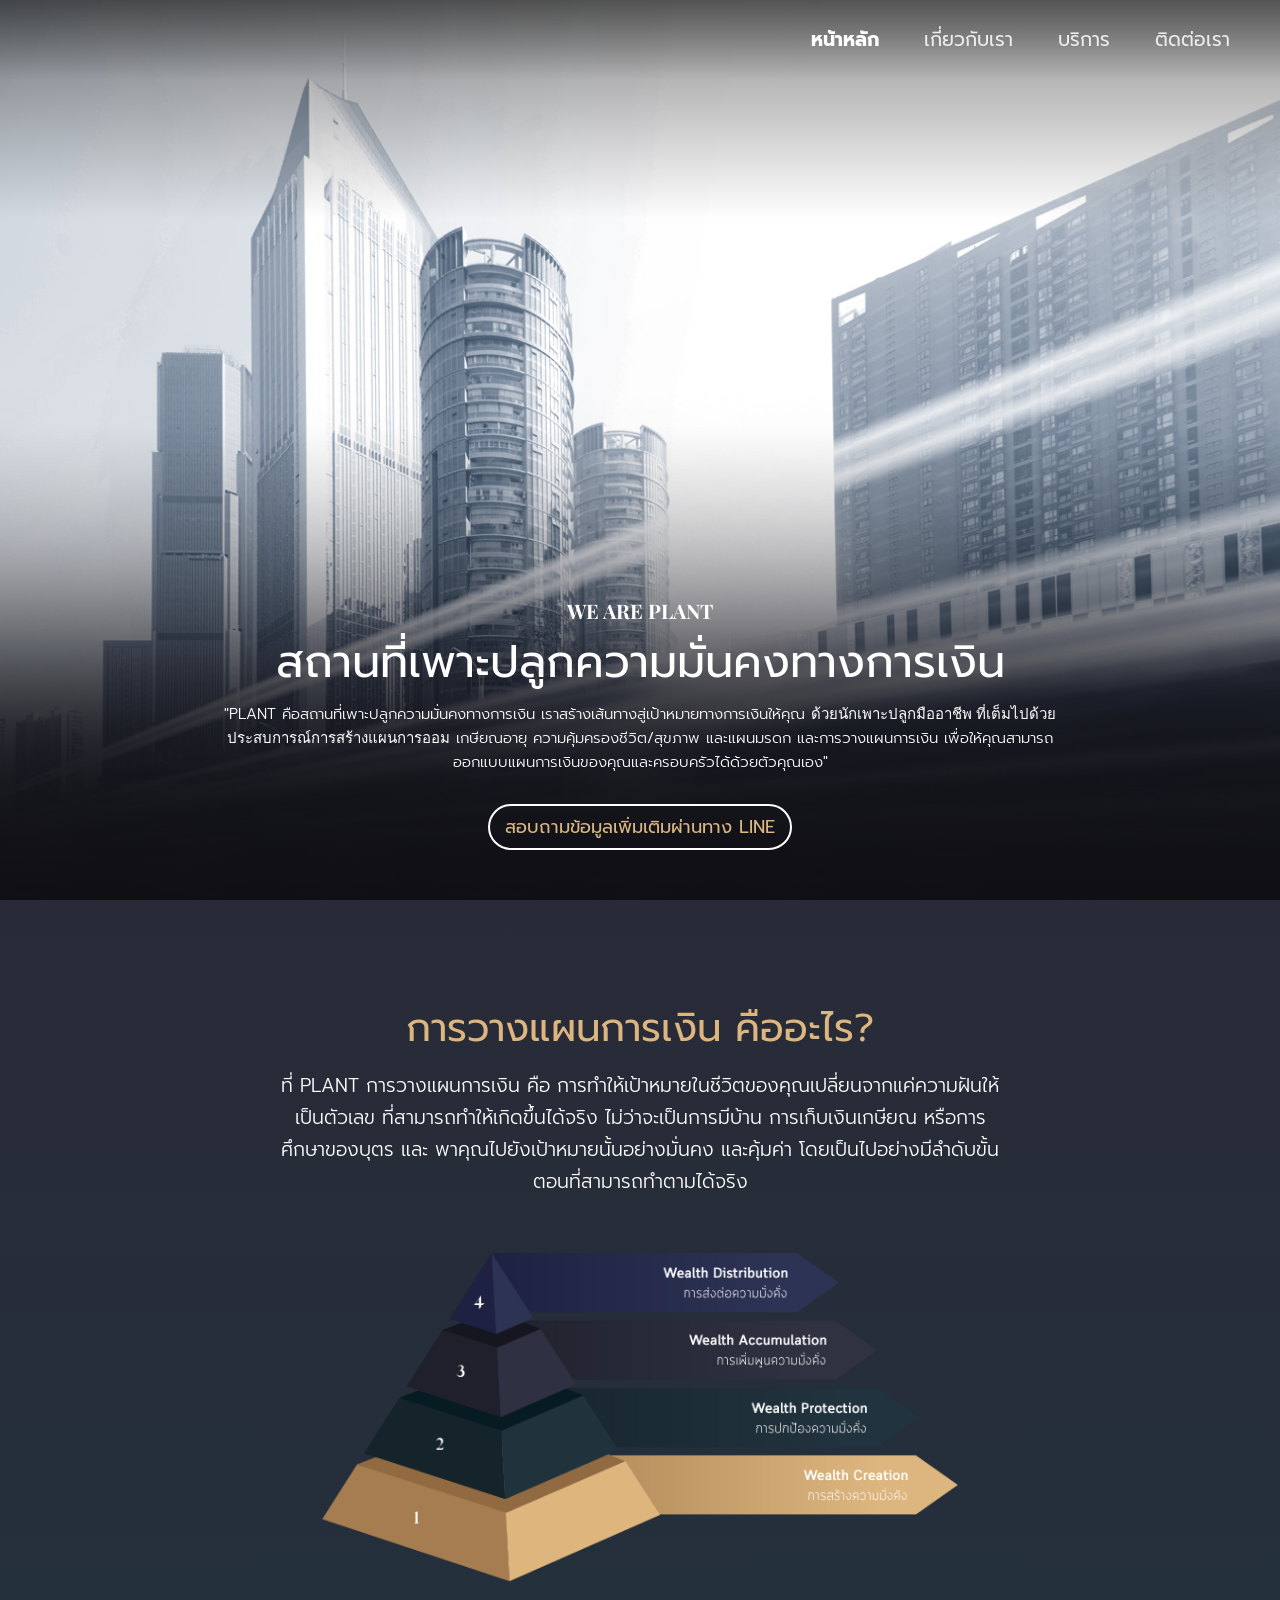
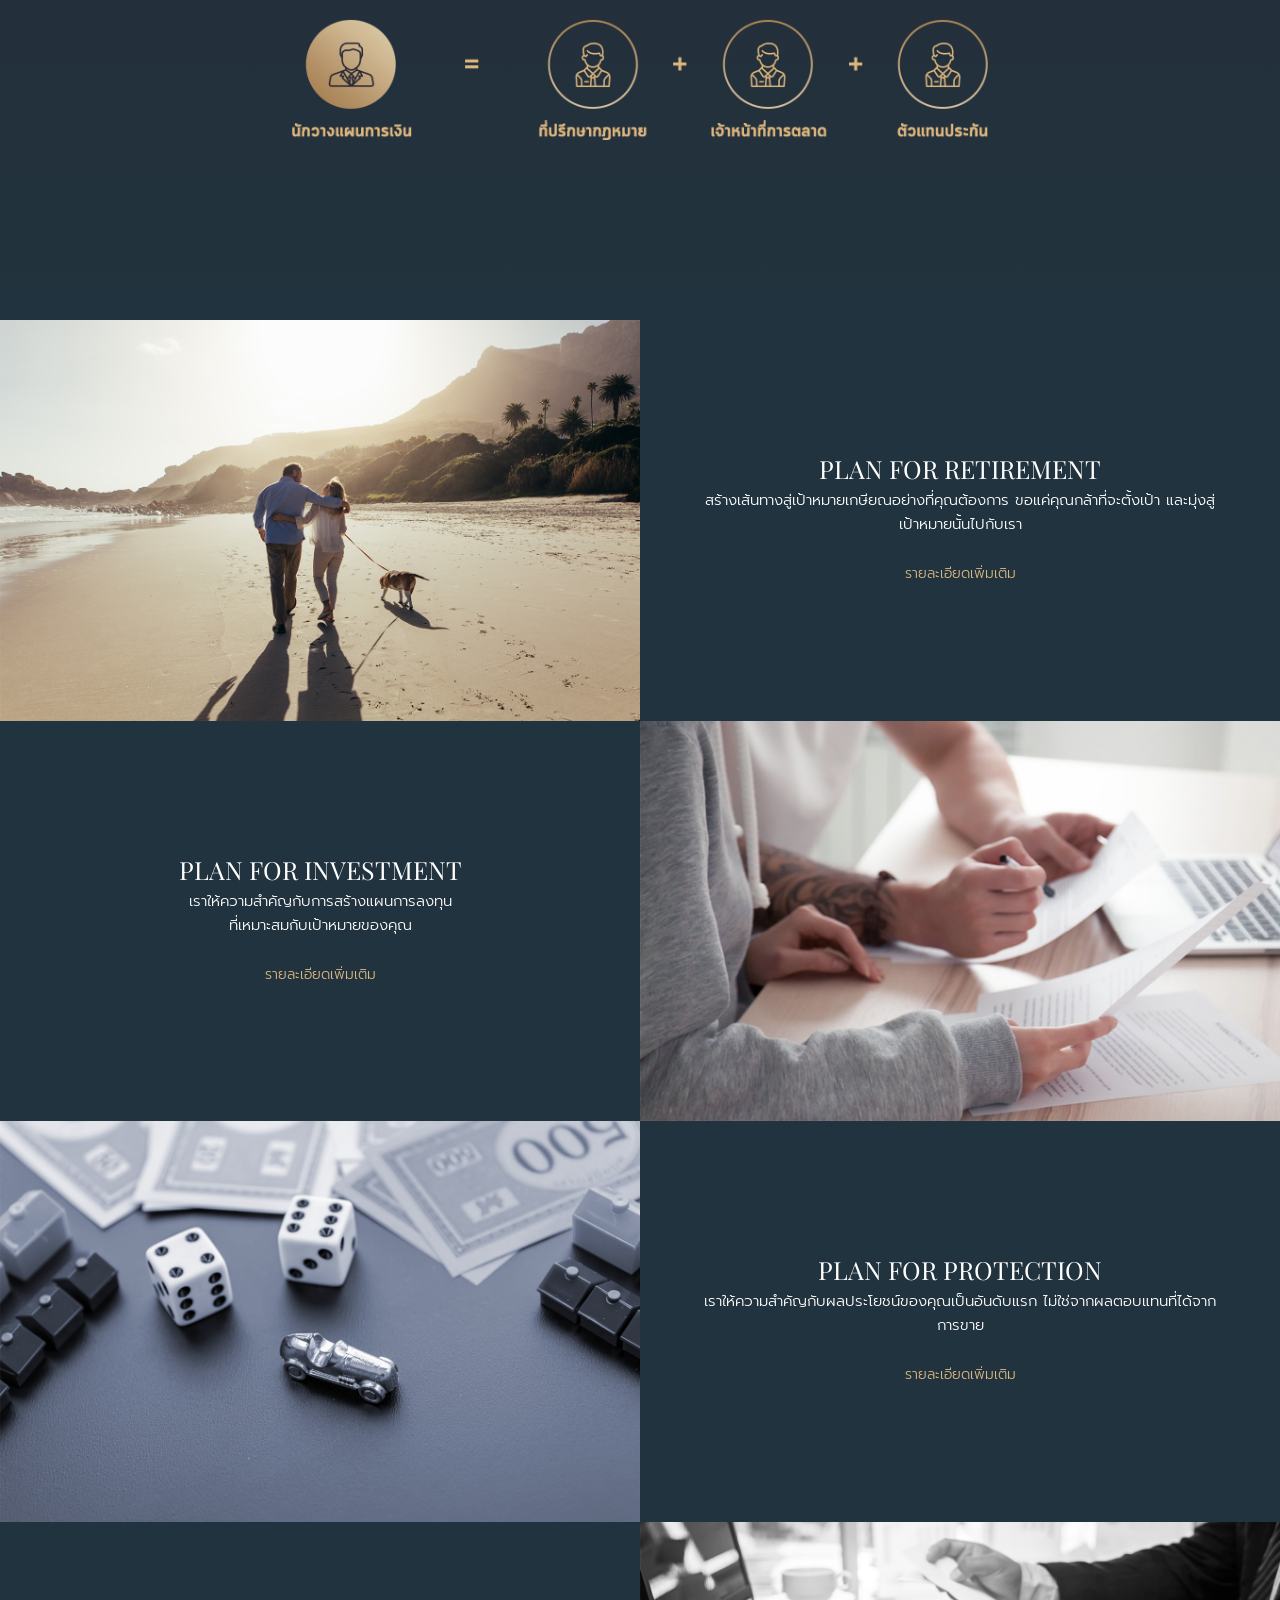
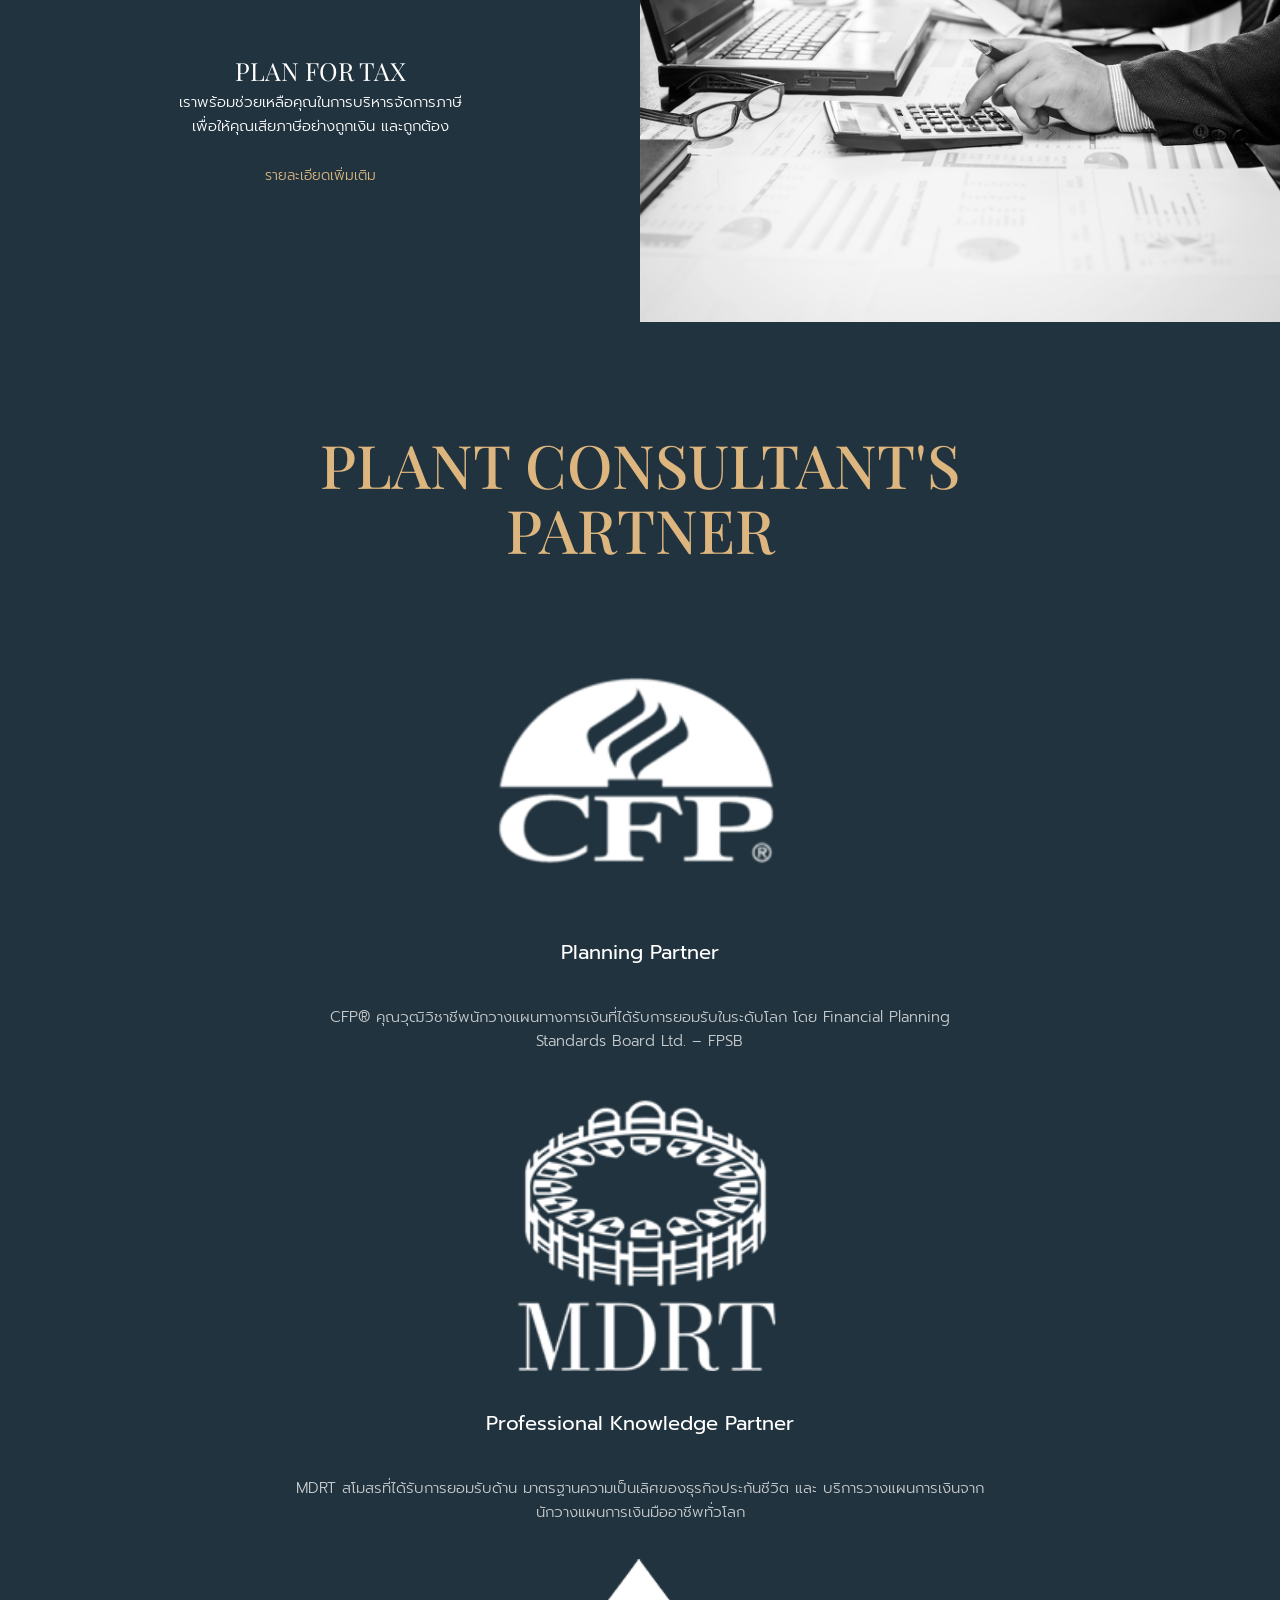
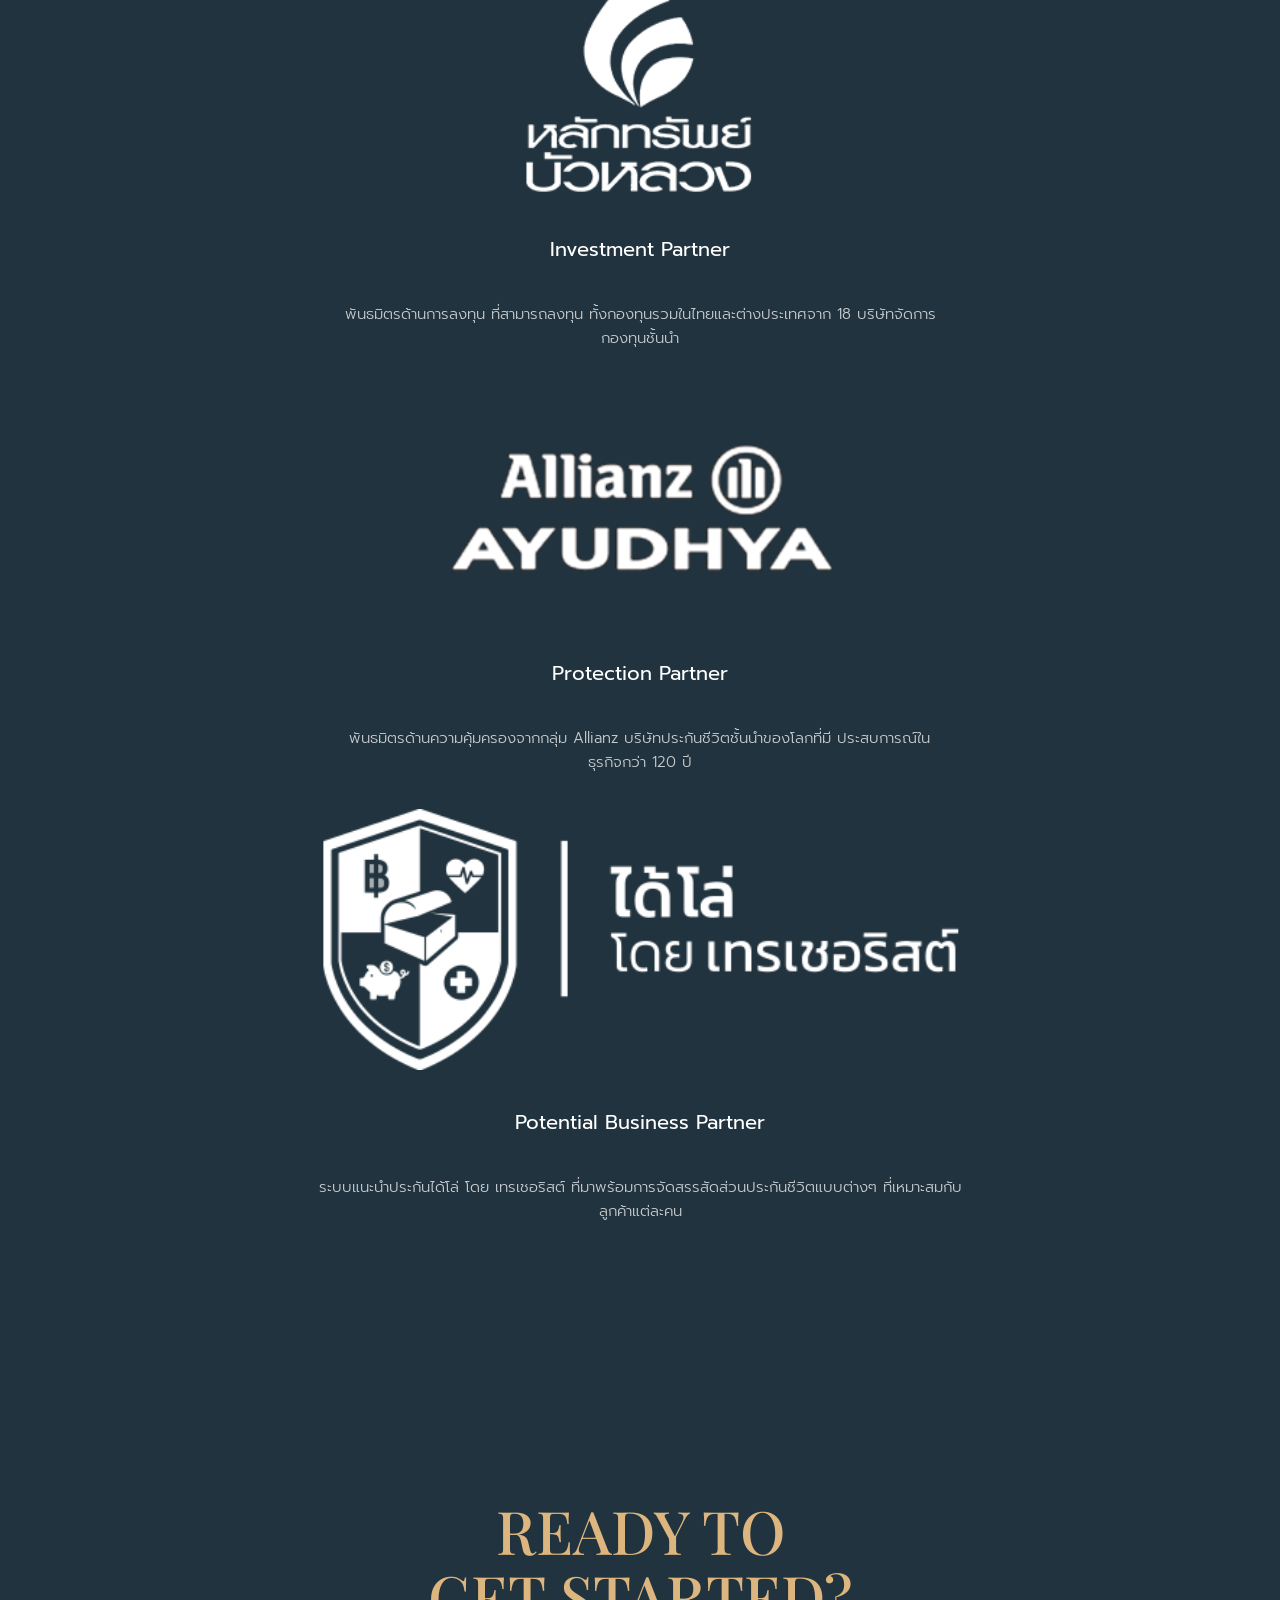
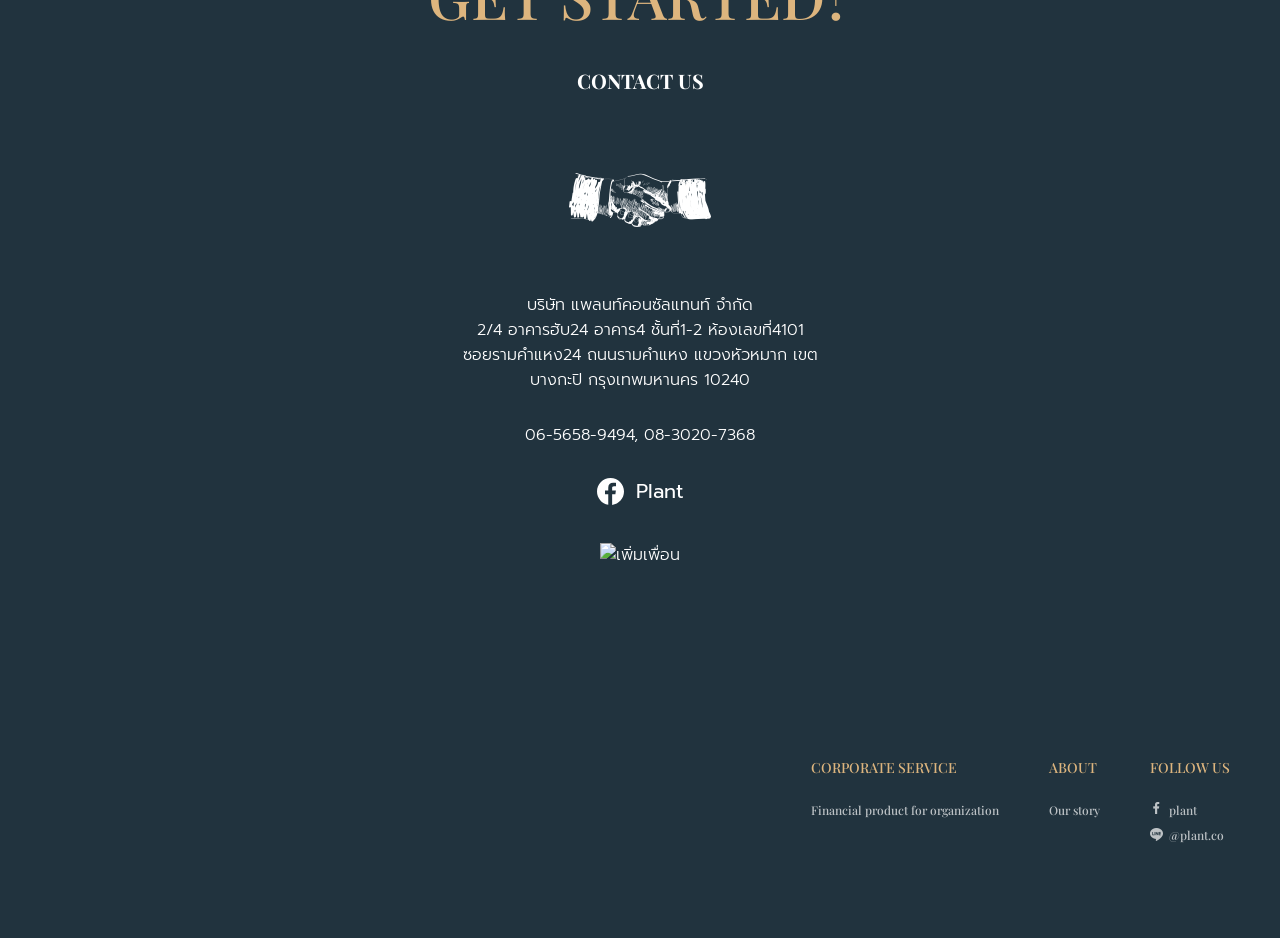
==== commit c7e2381f: "change img" ====
--- a/index.html
+++ b/index.html
@@ -60,10 +60,10 @@
 			<p class="mntext" data-visible>"PLANT คือสถานที่เพาะปลูกความมั่นคงทางการเงิน เราสร้างเส้นทางสู่เป้าหมายทางการเงินให้คุณ <span>ด้วยนักเพาะปลูกมืออาชีพ ที่เต็มไปด้วยประสบการณ์การสร้างแผนการออม</span> เกษียณอายุ ความคุ้มครองชีวิต/สุขภาพ และแผนมรดก และการวางแผนการเงิน เพื่อให้คุณสามารถออกแบบแผนการเงินของคุณและครอบครัวได้ด้วยตัวคุณเอง"</p>
 			<a href="https://lin.ee/4wqsaOK" class="mnlink2" data-visible>สอบถามข้อมูลเพิ่มเติมผ่านทาง LINE</a>
 		</div>
-		<img alt="" class="icon_a" src="images/element_a.png" />
+		<!-- <img alt="" class="icon_a" src="images/element_a.png" />
 		<img alt="" class="icon_b" src="images/element_b.png" />
 		<img alt="" class="icon_c" src="images/element_a.png" />
-		<img alt="" class="icon_d" src="images/element_c.png" />
+		<img alt="" class="icon_d" src="images/element_c.png" /> -->
 	</div>
 
 	<!-- Section A - Financial Planning -->
@@ -208,7 +208,7 @@
 				<div class="swiper-pagination swiper-pagination-white"></div>
 			</div>
 		</div>
-		<img alt="" class="icon_j" src="images/element_a.png" />
+		<!-- <img alt="" class="icon_j" src="images/element_a.png" /> -->
 	</div>
 
     <!--
@@ -261,8 +261,8 @@
 				<a href="https://lin.ee/4wqsaOK"><img src="https://scdn.line-apps.com/n/line_add_friends/btn/th.png" alt="เพิ่มเพื่อน" height="36" border="0"></a>
 			</div>
 		</div>
-		<img alt="" class="icon_l" src="images/element_c.png" />
-		<img alt="" class="icon_m" src="images/element_b.png" />
+		<!-- <img alt="" class="icon_l" src="images/element_c.png" />
+		<img alt="" class="icon_m" src="images/element_b.png" /> -->
 	</div>
 
 	<div class="clear"></div>
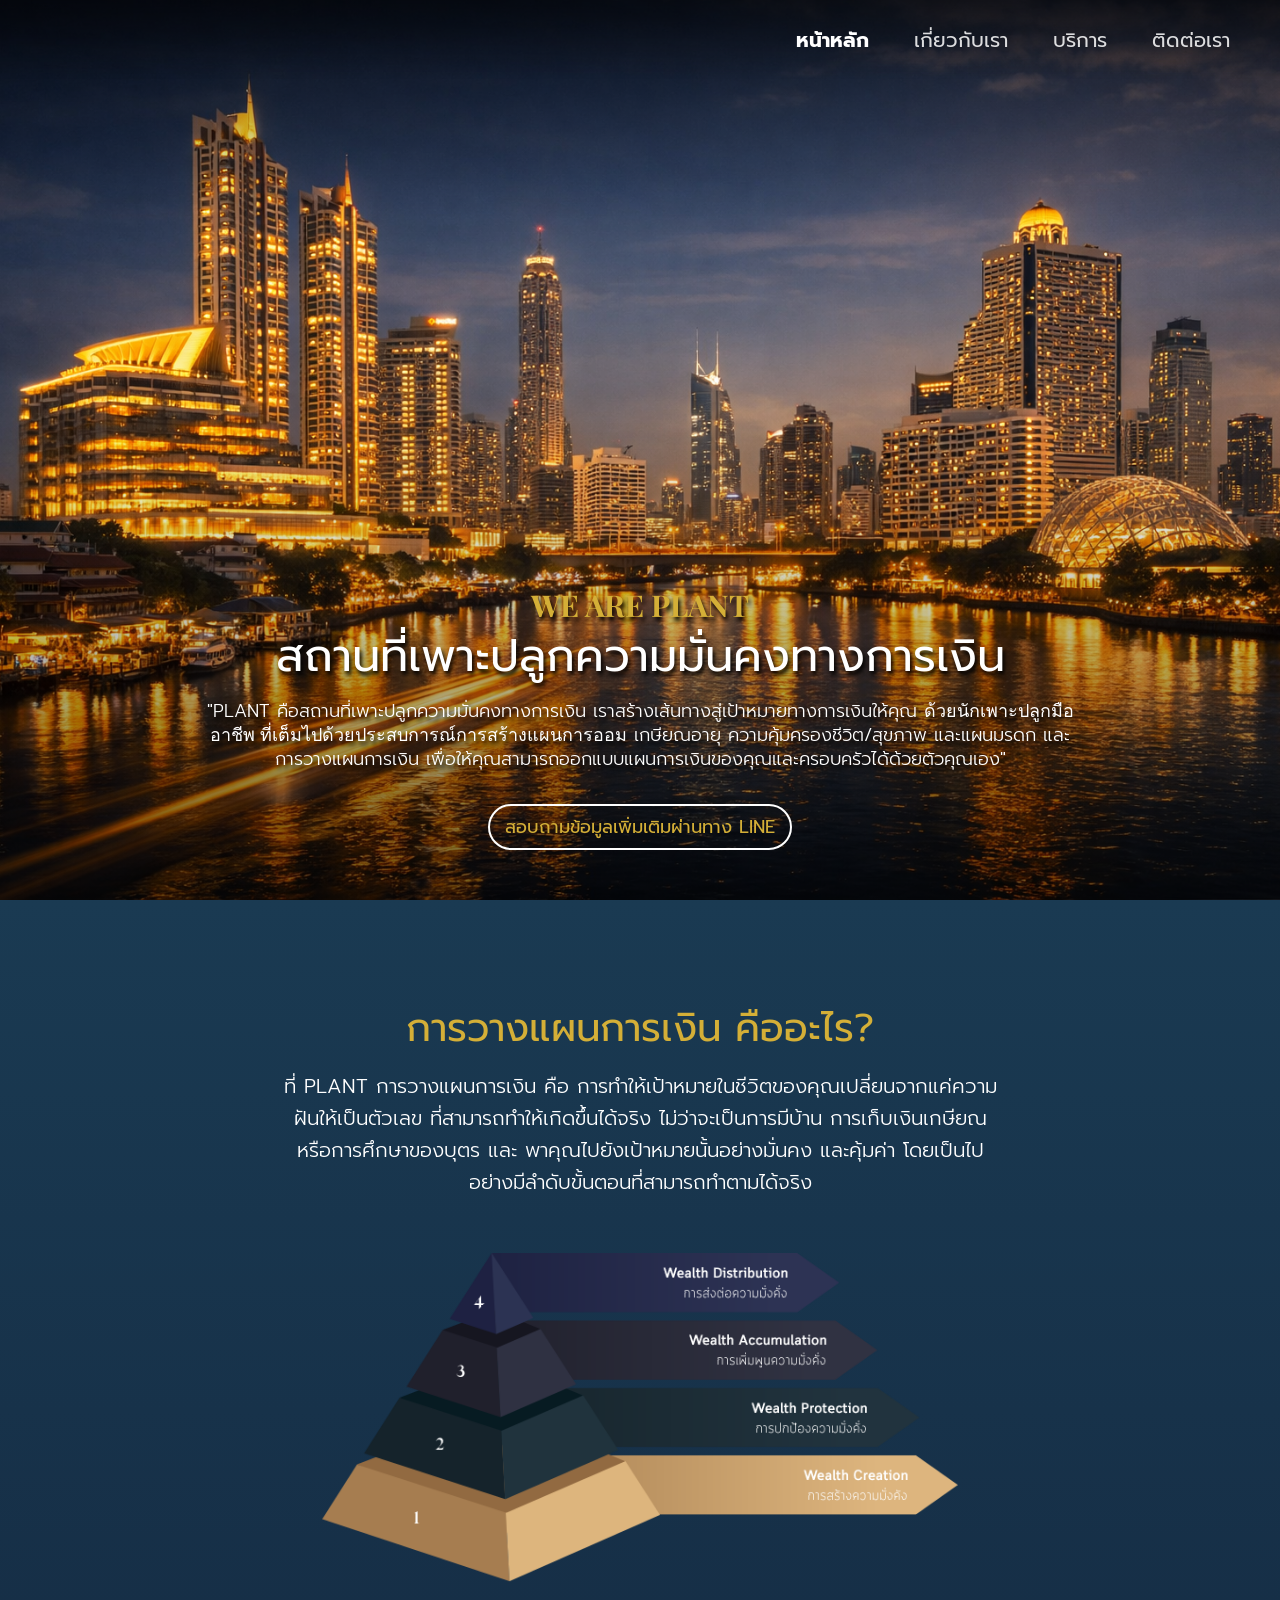
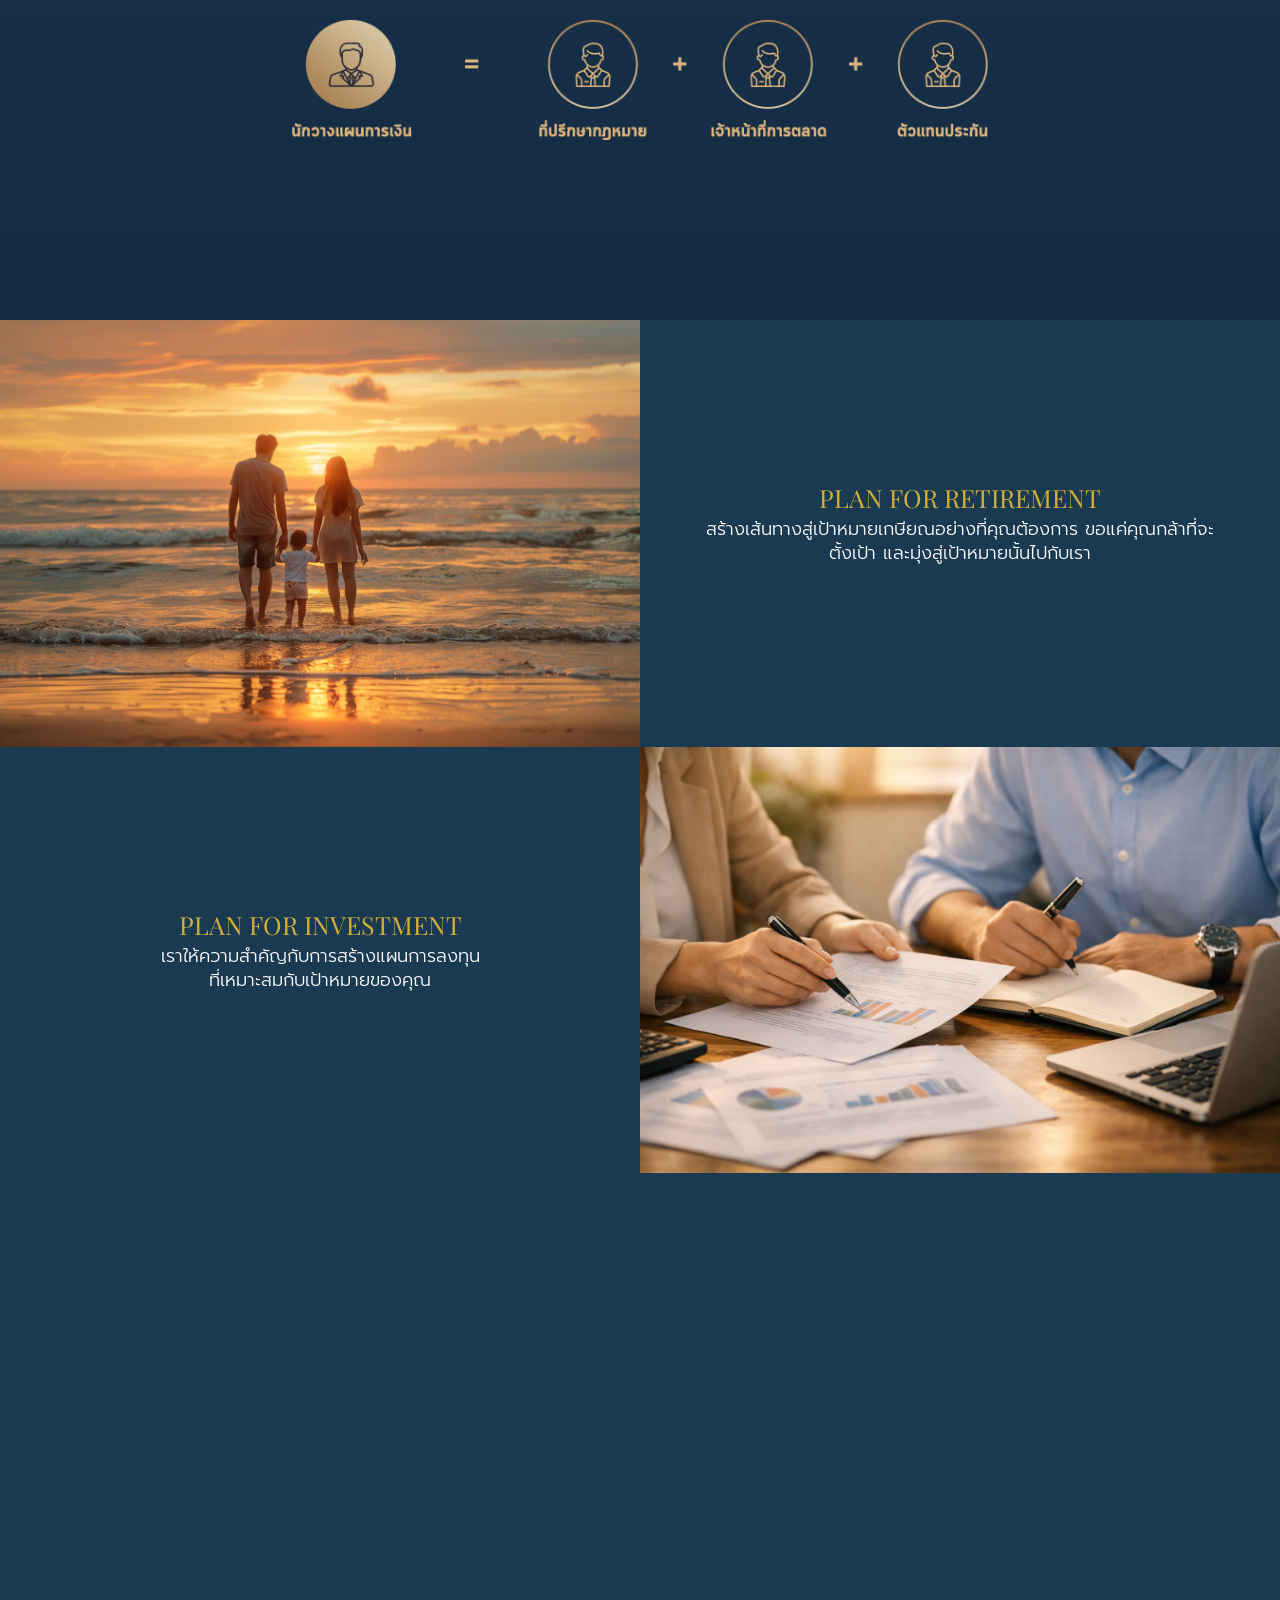
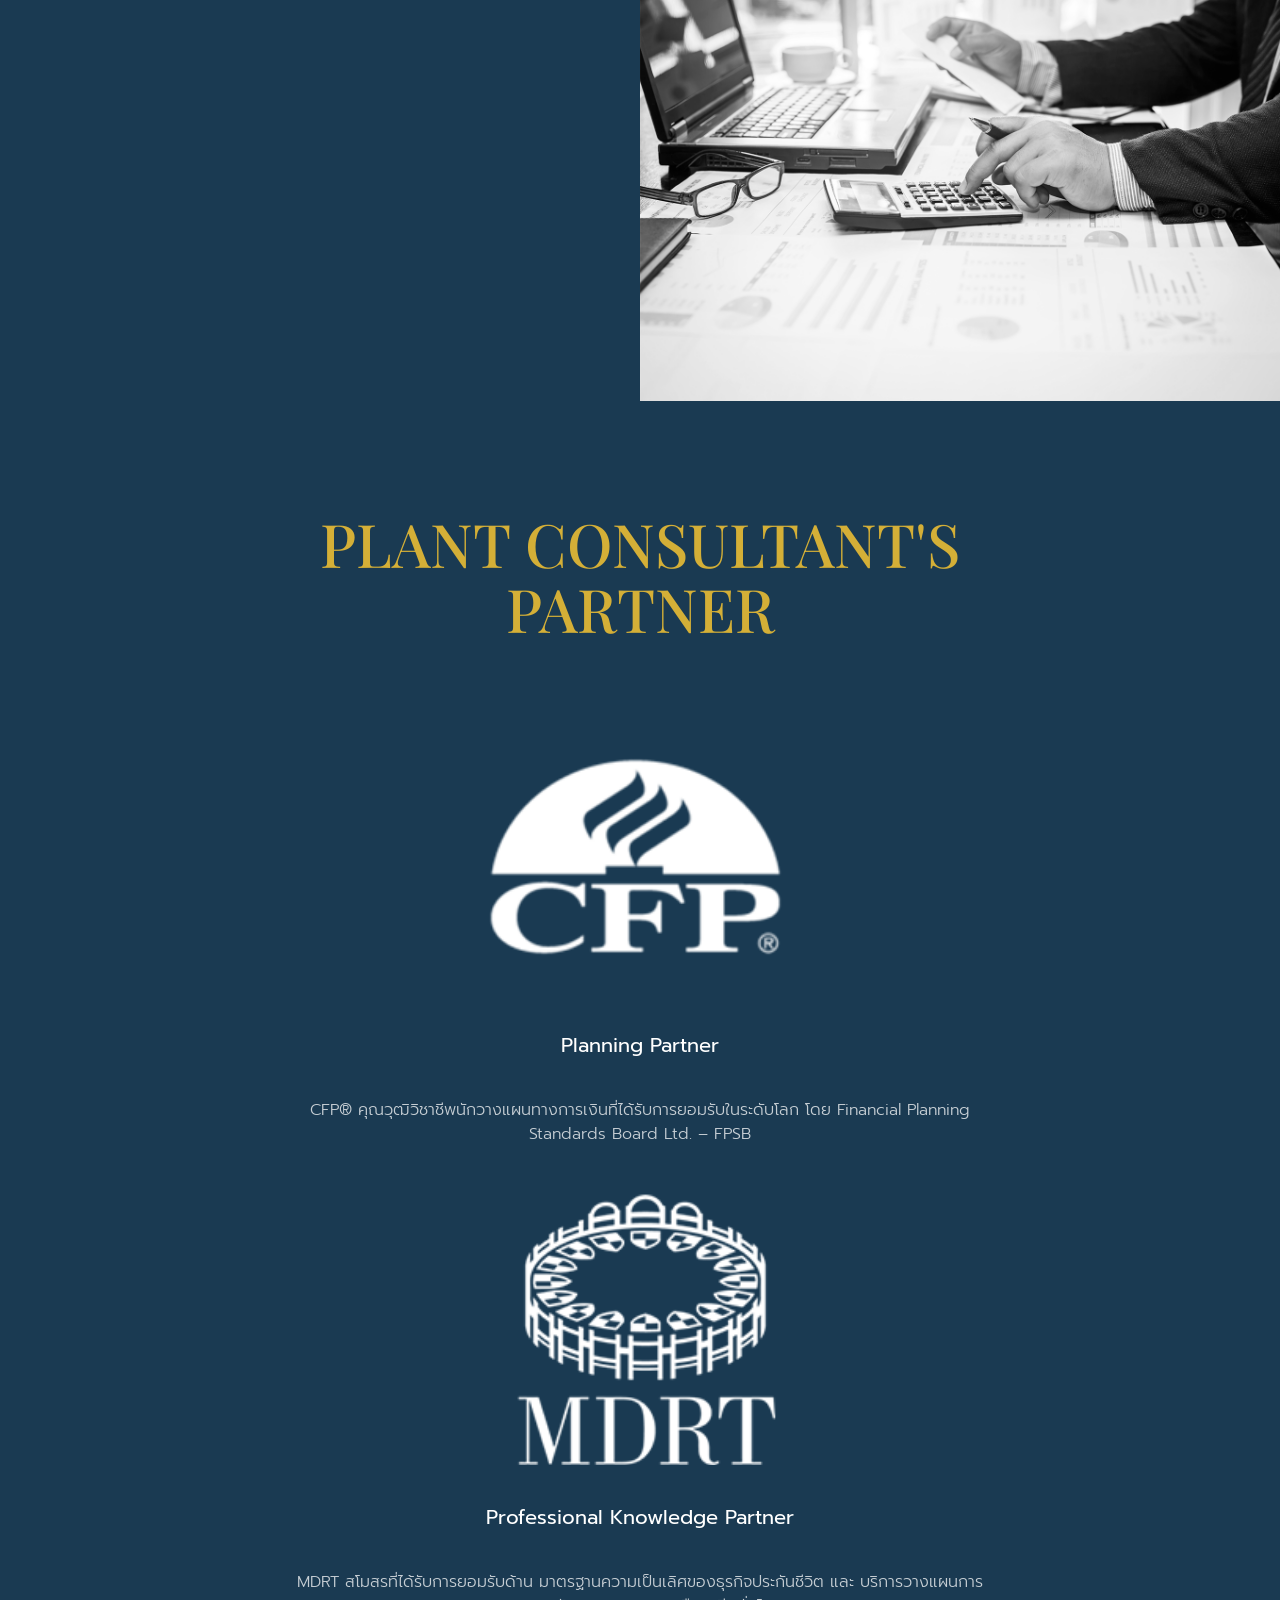
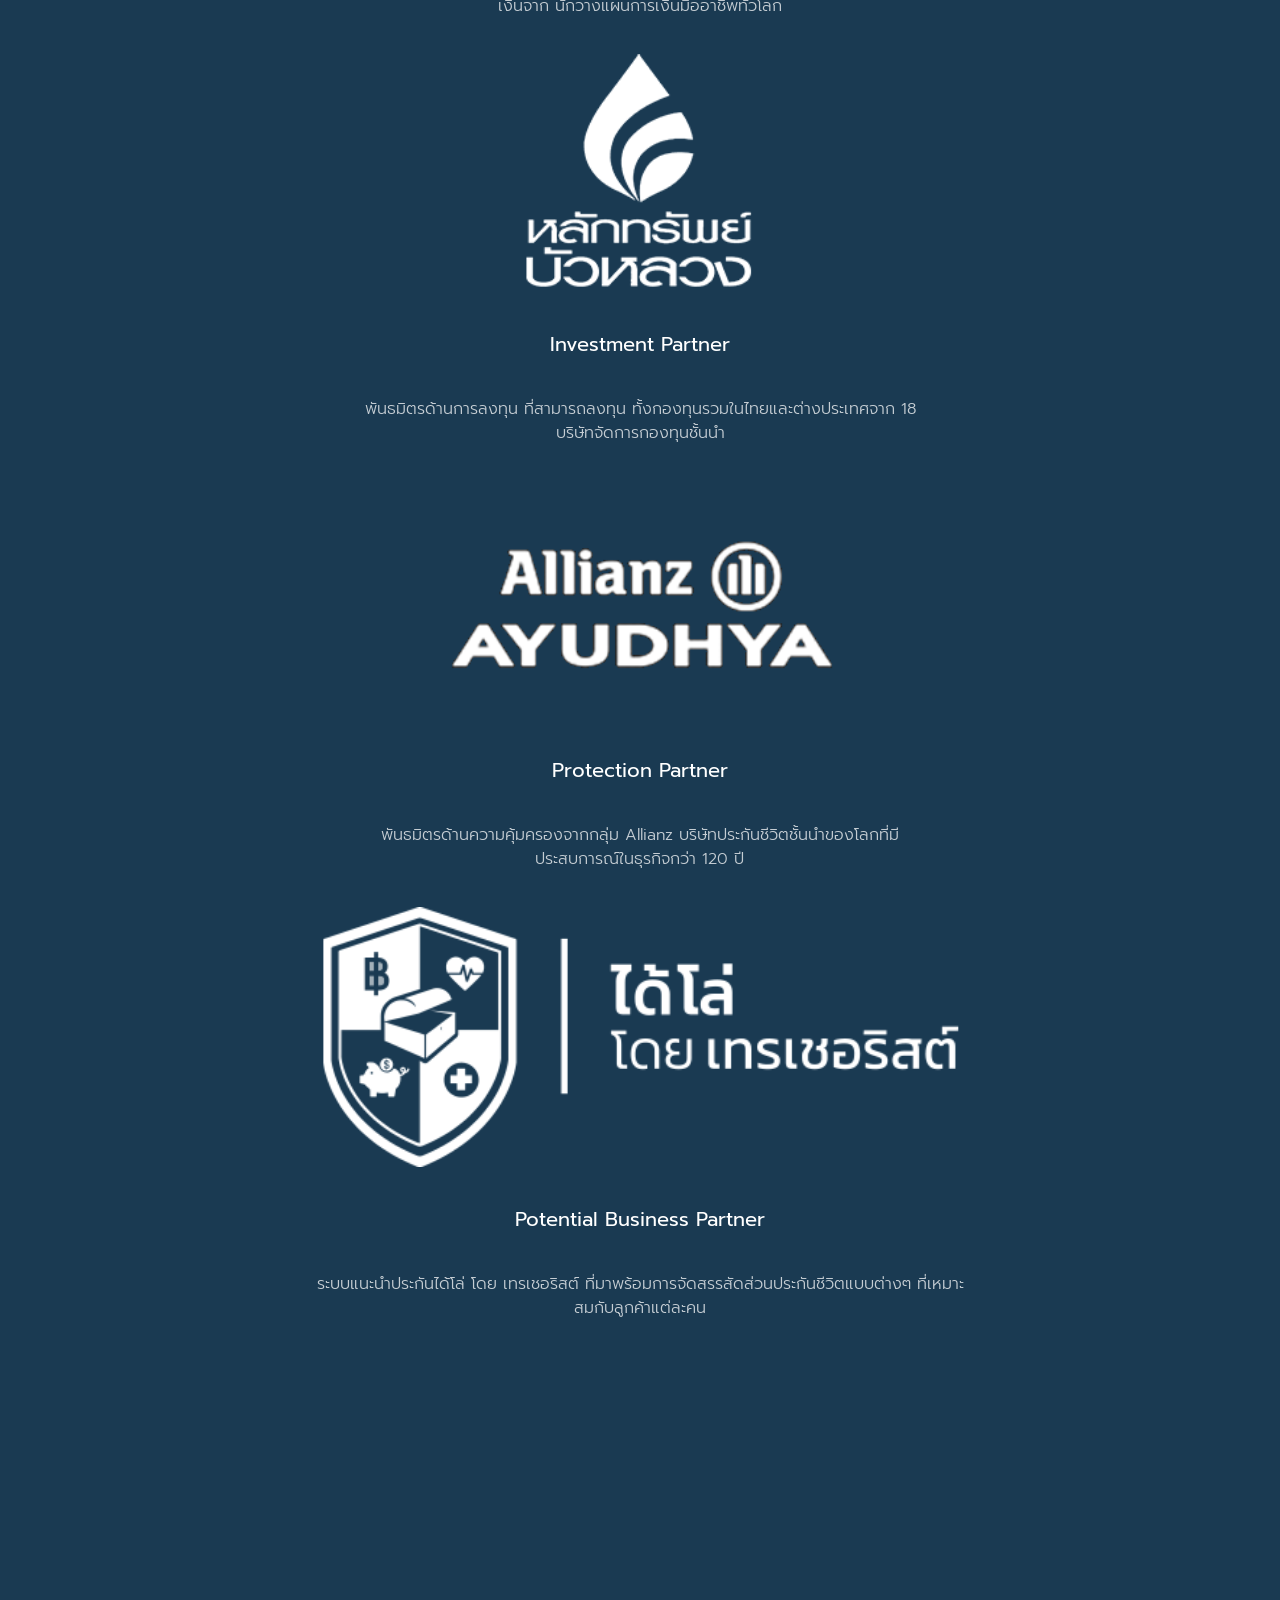
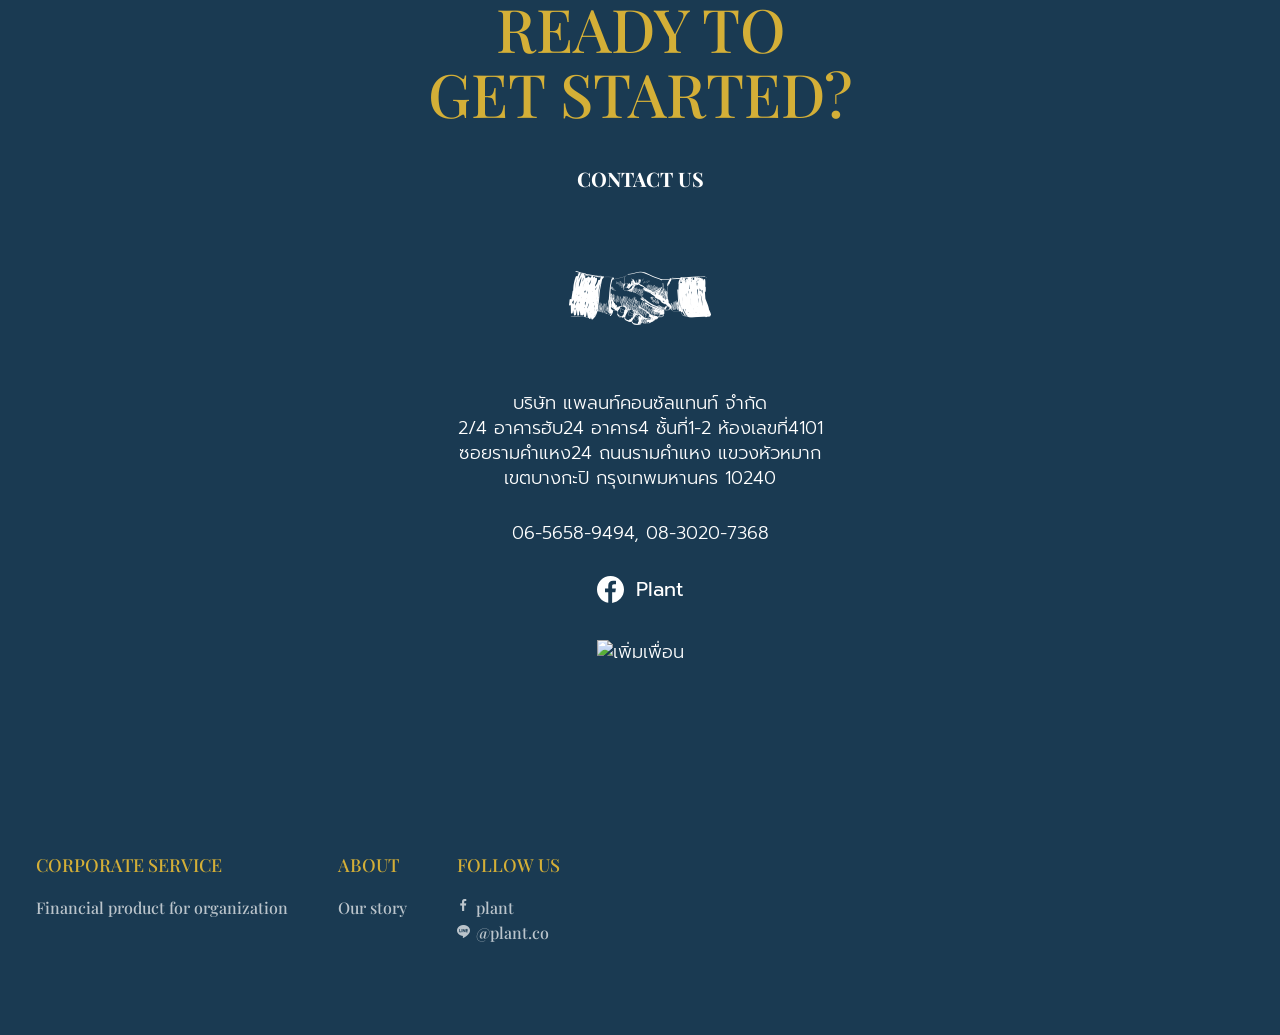
==== commit 68c8645d: "change theme and image" ====
--- a/index.html
+++ b/index.html
@@ -52,13 +52,13 @@
 
 	<!-- Hero Section -->
 	<div class="mainslide" data-visible>
-		<img class="hero-bg" src="images/01-main_01.jpg" alt="Plant Consultant Hero" />
-		<div class="mainon" data-visible>
+		<img class="hero-bg" src="images/01-main_01.png" alt="Plant Consultant Hero" />
+		<div class="mainon" style="text-shadow: 2px 4px 4px #000000" data-visible>
 			<br><br><br>
 			<h3 class="mnsubh">We are plant</h3>
 			<h2 class="mslhead">สถานที่เพาะปลูกความมั่นคงทางการเงิน</h2>
 			<p class="mntext" data-visible>"PLANT คือสถานที่เพาะปลูกความมั่นคงทางการเงิน เราสร้างเส้นทางสู่เป้าหมายทางการเงินให้คุณ <span>ด้วยนักเพาะปลูกมืออาชีพ ที่เต็มไปด้วยประสบการณ์การสร้างแผนการออม</span> เกษียณอายุ ความคุ้มครองชีวิต/สุขภาพ และแผนมรดก และการวางแผนการเงิน เพื่อให้คุณสามารถออกแบบแผนการเงินของคุณและครอบครัวได้ด้วยตัวคุณเอง"</p>
-			<a href="https://lin.ee/4wqsaOK" class="mnlink2" data-visible>สอบถามข้อมูลเพิ่มเติมผ่านทาง LINE</a>
+			<a href="https://lin.ee/4wqsaOK" style="text-shadow: none" class="mnlink2" data-visible>สอบถามข้อมูลเพิ่มเติมผ่านทาง LINE</a>
 		</div>
 		<!-- <img alt="" class="icon_a" src="images/element_a.png" />
 		<img alt="" class="icon_b" src="images/element_b.png" />
@@ -123,41 +123,37 @@
 	<div class="main_bwrap">
 		<div class="main_b">
 			<div class="mnbcon" data-visible>
-				<a href="#" class="mnbaa"><img src="images/service1.png" alt="Plan for retirement" class="mnbpic" /></a>
+				<a  class="mnbaa"><img src="images/service1.png" alt="Plan for retirement" class="mnbpic" /></a>
 				<div class="mnbbox" data-visible>
-					<h3 class="mnbhead"><a href="#">Plan for retirement</a></h3>
+					<h3 class="mnbhead"><a >Plan for retirement</a></h3>
 					<div class="mntext"><p>สร้างเส้นทางสู่เป้าหมายเกษียณอย่างที่คุณต้องการ ขอแค่คุณกล้าที่จะตั้งเป้า และมุ่งสู่เป้าหมายนั้นไปกับเรา</p></div>
-					<p class="mnbmore"><a href="#">รายละเอียดเพิ่มเติม</a></p>
 				</div>
 			</div>
 		</div>
 		<div class="main_b">
 			<div class="mnbcon" data-visible>
-				<a href="#" class="mnbaa"><img src="images/service2.png" alt="Plan for investment" class="mnbpic" /></a>
+				<a  class="mnbaa"><img src="images/service2.png" alt="Plan for investment" class="mnbpic" /></a>
 				<div class="mnbbox" data-visible>
-					<h3 class="mnbhead"><a href="#">Plan for investment</a></h3>
+					<h3 class="mnbhead"><a >Plan for investment</a></h3>
 					<div class="mntext"><p>เราให้ความสำคัญกับการสร้างแผนการลงทุน<br/>ที่เหมาะสมกับเป้าหมายของคุณ</p></div>
-					<p class="mnbmore"><a href="#">รายละเอียดเพิ่มเติม</a></p>
 				</div>
 			</div>
 		</div>
 		<div class="main_b">
 			<div class="mnbcon" data-visible>
-				<a href="#" class="mnbaa"><img src="images/service3.png" alt="Plan for protection" class="mnbpic" /></a>
+				<a  class="mnbaa"><img src="images/service3.png" alt="Plan for protection" class="mnbpic" /></a>
 				<div class="mnbbox" data-visible>
-					<h3 class="mnbhead"><a href="#">Plan for protection</a></h3>
+					<h3 class="mnbhead"><a >Plan for protection</a></h3>
 					<div class="mntext"><p>เราให้ความสำคัญกับผลประโยชน์ของคุณเป็นอันดับแรก ไม่ใช่จากผลตอบแทนที่ได้จากการขาย</p></div>
-					<p class="mnbmore"><a href="#">รายละเอียดเพิ่มเติม</a></p>
 				</div>
 			</div>
 		</div>
 		<div class="main_b">
 			<div class="mnbcon" data-visible>
-				<a href="#" class="mnbaa"><img src="images/service4.png" alt="Plan for Tax" class="mnbpic" /></a>
+				<a  class="mnbaa"><img src="images/service4.png" alt="Plan for Tax" class="mnbpic" /></a>
 				<div class="mnbbox" data-visible>
-					<h3 class="mnbhead"><a href="#">Plan for Tax</a></h3>
+					<h3 class="mnbhead"><a >Plan for Tax</a></h3>
 					<div class="mntext"><p>เราพร้อมช่วยเหลือคุณในการบริหารจัดการภาษี<br/>เพื่อให้คุณเสียภาษีอย่างถูกเงิน และถูกต้อง</p></div>
-					<p class="mnbmore"><a href="#">รายละเอียดเพิ่มเติม</a></p>
 				</div>
 			</div>
 		</div>
--- a/css/style.css
+++ b/css/style.css
@@ -1,4 +1,4 @@
-﻿/* Font mappings - using Google Fonts as fallback for custom fonts */
+/* Font mappings - using Google Fonts as fallback for custom fonts */
 /* cloudlight -> Prompt 300, cloudregular -> Prompt 400, cloudbold -> Prompt 700 */
 /* silk_serif* -> Playfair Display */
 
@@ -21,8 +21,8 @@
 	padding: 0;
 	height: 100%;
 	color: #fff;
-	font-size: 16px;
-	background-color: #21333e;
+	font-size: 18px;
+	background-color: #1a3a52;
 	font-family: cloudlight;
 	line-height: 25px;
 }
@@ -89,9 +89,9 @@
 	margin-left: 50px;
 }
 .menu {
-	font-size: 19px;
+	font-size: 20px;
 	line-height: 20px;
-	color: #21333E;
+	color: #1a3a52;
 	padding: 0px;
 	float: right;
 	margin-top: 0px;
@@ -114,7 +114,7 @@
 	margin-left: 45px;
 }
 .menu li a {
-	color: #21333e;
+	color: #1a3a52;
 
 	transition: 0.5s;
 	opacity: 0.85;
@@ -249,14 +249,15 @@
 }
 
 .mnsubh {
-	font-size: 20px;
+	font-size: 30px;
 	line-height: 22px;
 	text-transform: uppercase;
 	padding: 0px;
-width: 80%;
-max-width: 880px;
-margin: 0px auto 15px;
-font-family: 'silk_serifbold';
+	width: 80%;
+	max-width: 880px;
+	margin: 0px auto 15px;
+	color: #D4AF37;
+	font-family: 'silk_serifbold';
 }
 .mslhead {
 	font-size: 45px;
@@ -267,7 +268,7 @@
 margin: 0px auto 10px;
 }
 .mntext {
-	font-size: 15px;
+	font-size: 18px;
 	line-height: 24px;
 width: 80%;
 max-width: 880px;
@@ -280,7 +281,7 @@
 .mnlink {
 	font-size: 18px;
 	line-height: 42px;
-	color: #DAB781;
+	color: #D4AF37;
 	display: inline-block;
 	padding: 0px;
 	height: 42px;
@@ -299,7 +300,7 @@
 .mnlink2 {
 	font-size: 18px;
 	line-height: 42px;
-	color: #DAB781;
+	color: #D4AF37;
 	display: inline-block;
 	padding: 0px;
 	height: 42px;
@@ -375,23 +376,23 @@
 	padding-right: 0px;
 	padding-bottom: 110px;
 	padding-left: 0px;
-	background: rgba(41,42,55,1);
-	background: -moz-linear-gradient(top, rgba(41,42,55,1) 0%, rgba(37,46,58,1) 50%, rgba(33,51,62,1) 100%);
-	background: -webkit-gradient(left top, left bottom, color-stop(0%, rgba(41,42,55,1)), color-stop(50%, rgba(37,46,58,1)), color-stop(100%, rgba(33,51,62,1)));
-	background: -webkit-linear-gradient(top, rgba(41,42,55,1) 0%, rgba(37,46,58,1) 50%, rgba(33,51,62,1) 100%);
-	background: -o-linear-gradient(top, rgba(41,42,55,1) 0%, rgba(37,46,58,1) 50%, rgba(33,51,62,1) 100%);
-	background: -ms-linear-gradient(top, rgba(41,42,55,1) 0%, rgba(37,46,58,1) 50%, rgba(33,51,62,1) 100%);
-	background: linear-gradient(to bottom, rgba(41,42,55,1) 0%, rgba(37,46,58,1) 50%, rgba(33,51,62,1) 100%);
-
-
-filter: progid:DXImageTransform.Microsoft.gradient( startColorstr='#292a37', endColorstr='#21333e', GradientType=0 );
+	background: rgba(26,58,82,1);
+	background: -moz-linear-gradient(top, rgba(26,58,82,1) 0%, rgba(23,50,74,1) 50%, rgba(20,42,66,1) 100%);
+	background: -webkit-gradient(left top, left bottom, color-stop(0%, rgba(26,58,82,1)), color-stop(50%, rgba(23,50,74,1)), color-stop(100%, rgba(20,42,66,1)));
+	background: -webkit-linear-gradient(top, rgba(26,58,82,1) 0%, rgba(23,50,74,1) 50%, rgba(20,42,66,1) 100%);
+	background: -o-linear-gradient(top, rgba(26,58,82,1) 0%, rgba(23,50,74,1) 50%, rgba(20,42,66,1) 100%);
+	background: -ms-linear-gradient(top, rgba(26,58,82,1) 0%, rgba(23,50,74,1) 50%, rgba(20,42,66,1) 100%);
+	background: linear-gradient(to bottom, rgba(26,58,82,1) 0%, rgba(23,50,74,1) 50%, rgba(20,42,66,1) 100%);
+
+
+filter: progid:DXImageTransform.Microsoft.gradient( startColorstr='#1a3a52', endColorstr='#14283a', GradientType=0 );
 	text-align: center;
 	position: relative;
 }
 .mnahead {
 	font-size: 39px;
 	line-height: 35px;
-	color: #DDB57E;
+	color: #D4AF37;
 	display: block;
 	padding: 0px;
 	clear: both;
@@ -403,7 +404,7 @@
 	font-family: 'cloudregular';
 }
 .mnatext {
-	font-size: 19px;
+	font-size: 20px;
 	line-height: 32px;
 	padding: 0px;
 	width: 720px;
@@ -427,7 +428,7 @@
 	font-size: 18px;
 	line-height: 25px;
 	text-transform: uppercase;
-	color: #DDB57E;
+	color: #D4AF37;
 	display: block;
 	padding: 0px;
 	clear: both;
@@ -543,19 +544,20 @@
 	margin-bottom: 5px;
 	margin-left: 0px;
 	font-family: 'silk_serifregular';
+	color: #D4AF37;
 }
 .mnbhead span {
 	font-family: 'silk_serifbold';
 }
 .mnbmore a {
-	color: #DAB781;
+	color: #D4AF37;
 }
 .mnbmore a:hover {
 	
 	text-decoration: underline;
 }
 .mnbmore {
-	font-size: 14px;
+font-size: 16px;
 line-height: 25px;
 padding: 0px;
 float: left;
@@ -611,7 +613,7 @@
 	font-size: 60px;
 	line-height: 65px;
 	text-transform: uppercase;
-	color: #DDB57E;
+	color: #D4AF37;
 	font-family: 'silk_serifmedium';
 	margin: 0px;
 	padding: 0px;
@@ -641,7 +643,13 @@
 	padding: 0px;
 	float: left;
 	width: 100%;
-	filter:brightness(150%) contrast(120%)Â ;
+	filter:brightness(150%) contrast(120%) ;
+}
+.mnpic-own {
+	width: 307px;
+	height: 407px;
+	object-fit: cover;
+	/* object-fit: contain; */
 }
 .abbbox-container .mnpic{
 	height: auto;
@@ -665,7 +673,7 @@
 }
 
 .mncbox .mntext {
-	font-size: 15px;
+	font-size: 16px;
 	opacity: 0.75;
 }
 .mncbox .mntext p {
@@ -719,7 +727,7 @@
 	clear: both;
 }
 .mndsubh {
-font-size: 14px;
+font-size: 16px;
 line-height: 25px;
 text-transform: uppercase;
 color: #646464;
@@ -742,7 +750,7 @@
 margin-bottom: 0px;
 margin-left: 0px;
 font-family: cloudregular;
-font-size: 19px;
+font-size: 20px;
 height: 54px;
 }
 .mndtext {
@@ -865,8 +873,8 @@
 	height: 120px;
 }
 .mneform:hover {
-	color: #DDB57E;
-	border-bottom-color: #DDB57E;
+	color: #D4AF37;
+	border-bottom-color: #D4AF37;
 }
 .mnecon .mnlink {
 	margin-top: 50px;
@@ -1027,7 +1035,7 @@
 }
 .actnav a:hover {
 	font-family: cloudbold;
-	color: #DDB57E;
+	color: #D4AF37;
 }
 .svpersonal_a {
 	margin: 0px;
@@ -1110,7 +1118,7 @@
 	font-family: cloudbold;
 	font-size: 24px;
 	line-height: 25px;
-	color: #21333E;
+	color: #1a3a52;
 	padding: 0px;
 	float: left;
 	width: 100%;
@@ -1120,17 +1128,17 @@
 	margin-left: 0px;
 }
 .about_a  .mnhead {
-	color: #BFA179;
+	color: #D4AF37;
 }
 
 .about_a  .mntext {
-	color: #21333E;
+	color: #1a3a52;
 	margin-top: 65px;
 }
 .abadesc {
 	font-family: cloudbold;
-	font-size: 19px;
-	color: #BFA178;
+	font-size: 20px;
+	color: #D4AF37;
 	padding: 0px;
 	float: left;
 	width: 100%;
@@ -1188,7 +1196,7 @@
 .abbname {
 	font-size: 21px;
 	line-height: 21px;
-	color: #DDB57E;
+	color: #D4AF37;
 	padding: 0px;
 	float: left;
 	width: 100%;
@@ -1198,7 +1206,7 @@
 	margin-left: 0px;
 }
 .abbjob {
-	font-size: 16px;
+	font-size: 18px;
 	line-height: 22px;
 	margin: 0px;
 	padding: 0px;
@@ -1340,7 +1348,7 @@
 	font-family: cloudbold;
 	font-size: 26px;
 	line-height: 25px;
-	color: #DDB57E;
+	color: #D4AF37;
 	float: left;
 	width: 100%;
 	text-align: left;
@@ -1395,7 +1403,7 @@
 	width: 100%;
 }
 .svsgscon p {
-	font-size: 19px;
+	font-size: 20px;
 	line-height: 30px;
 	padding: 0px;
 	float: left;
@@ -1424,15 +1432,15 @@
 	padding-right: 0px;
 	padding-bottom: 0px;
 	padding-left: 0px;
-	background: rgba(33,51,62,1);
-	background: -moz-linear-gradient(top, rgba(33,51,62,1) 0%, rgba(41,42,55,1) 39%, rgba(41,42,55,1) 51%, rgba(41,42,55,1) 61%, rgba(33,51,62,1) 100%);
-	background: -webkit-gradient(left top, left bottom, color-stop(0%, rgba(33,51,62,1)), color-stop(39%, rgba(41,42,55,1)), color-stop(51%, rgba(41,42,55,1)), color-stop(61%, rgba(41,42,55,1)), color-stop(100%, rgba(33,51,62,1)));
-	background: -webkit-linear-gradient(top, rgba(33,51,62,1) 0%, rgba(41,42,55,1) 39%, rgba(41,42,55,1) 51%, rgba(41,42,55,1) 61%, rgba(33,51,62,1) 100%);
-	background: -o-linear-gradient(top, rgba(33,51,62,1) 0%, rgba(41,42,55,1) 39%, rgba(41,42,55,1) 51%, rgba(41,42,55,1) 61%, rgba(33,51,62,1) 100%);
-	background: -ms-linear-gradient(top, rgba(33,51,62,1) 0%, rgba(41,42,55,1) 39%, rgba(41,42,55,1) 51%, rgba(41,42,55,1) 61%, rgba(33,51,62,1) 100%);
-	background: linear-gradient(to bottom, rgba(33,51,62,1) 0%, rgba(41,42,55,1) 39%, rgba(41,42,55,1) 51%, rgba(41,42,55,1) 61%, rgba(33,51,62,1) 100%);
-
-filter: progid:DXImageTransform.Microsoft.gradient( startColorstr='#21333e', endColorstr='#21333e', GradientType=0 )
+	background: rgba(20,42,66,1);
+	background: -moz-linear-gradient(top, rgba(20,42,66,1) 0%, rgba(26,58,82,1) 39%, rgba(26,58,82,1) 51%, rgba(26,58,82,1) 61%, rgba(20,42,66,1) 100%);
+	background: -webkit-gradient(left top, left bottom, color-stop(0%, rgba(20,42,66,1)), color-stop(39%, rgba(26,58,82,1)), color-stop(51%, rgba(26,58,82,1)), color-stop(61%, rgba(26,58,82,1)), color-stop(100%, rgba(20,42,66,1)));
+	background: -webkit-linear-gradient(top, rgba(20,42,66,1) 0%, rgba(26,58,82,1) 39%, rgba(26,58,82,1) 51%, rgba(26,58,82,1) 61%, rgba(20,42,66,1) 100%);
+	background: -o-linear-gradient(top, rgba(20,42,66,1) 0%, rgba(26,58,82,1) 39%, rgba(26,58,82,1) 51%, rgba(26,58,82,1) 61%, rgba(20,42,66,1) 100%);
+	background: -ms-linear-gradient(top, rgba(20,42,66,1) 0%, rgba(26,58,82,1) 39%, rgba(26,58,82,1) 51%, rgba(26,58,82,1) 61%, rgba(20,42,66,1) 100%);
+	background: linear-gradient(to bottom, rgba(20,42,66,1) 0%, rgba(26,58,82,1) 39%, rgba(26,58,82,1) 51%, rgba(26,58,82,1) 61%, rgba(20,42,66,1) 100%);
+
+filter: progid:DXImageTransform.Microsoft.gradient( startColorstr='#14283a', endColorstr='#14283a', GradientType=0 )
 ; 	text-align: center;
 }
 
@@ -1489,7 +1497,7 @@
 	font-family: cloudbold;
 	font-size: 26px;
 	line-height: 35px;
-	color: #DDB57E;
+	color: #D4AF37;
 	padding: 0px;
 	float: left;
 	width: 100%;
@@ -1500,7 +1508,7 @@
 }
 .svcorpboxh h3 {
 	font-family: cloudbold;
-	font-size: 19px;
+	font-size: 20px;
 	padding: 0px;
 	float: left;
 	width: 100%;
@@ -1511,7 +1519,7 @@
 	line-height: 30px;
 }
 .svcorpboxh p {
-	font-size: 19px;
+	font-size: 20px;
 	padding: 0px;
 	float: left;
 	width: 100%;
@@ -1535,8 +1543,8 @@
 	border-bottom-width: 1px;
 	border-top-style: solid;
 	border-bottom-style: solid;
-	border-top-color: #384852;
-	border-bottom-color: #384852;
+	border-top-color: #2c5a7e;
+	border-bottom-color: #2c5a7e;
 	text-align: left;
 }
 .svaboxh {
@@ -1550,7 +1558,7 @@
 }
 .svaboxh h3 {
 	font-family: cloudbold;
-	font-size: 19px;
+	font-size: 20px;
 	line-height: 30px;
 	margin: 0px;
 	padding: 0px;
@@ -1565,7 +1573,7 @@
 	width: 100%;
 }
 .svatext {
-	font-size: 19px;
+	font-size: 20px;
 	line-height: 30px;
 	margin: 0px;
 	padding: 0px;
@@ -1598,22 +1606,22 @@
 }
 .svcorphalf h3 {
 	font-family: cloudbold;
-	font-size: 19px;
+	font-size: 20px;
 	line-height: 22px;
-	color: #ddb57e;
+	color: #D4AF37;
 	margin: 0px;
 	float: left;
 	width: 350px;
 	padding-top: 0px;
-	padding-right: 19px;
+	padding-right: 20px;
 	padding-bottom: 24px;
 	padding-left: 70px;
 	border-bottom-width: 1px;
 	border-bottom-style: solid;
-	border-bottom-color: #ddb57e;
+	border-bottom-color: #D4AF37;
 }
 .svcorphalf ul {
-	font-size: 19px;
+	font-size: 20px;
 	line-height: 30px;
 	padding: 0px;
 	float: left;
@@ -1720,7 +1728,7 @@
 	padding-right: 0px;
 	padding-bottom: 0px;
 	padding-left: 0px;
-	background-color: #21333e;
+	background-color: #1a3a52;
 	color: #fff;
 }
 .ftlogo {
@@ -1735,7 +1743,8 @@
 .ftnav {
 	margin: 0px;
 	padding: 0px;
-	float: right;
+	float: left;
+	padding-left: 2em;
 }
 .ftbox {
 	padding: 0px;
@@ -1747,10 +1756,10 @@
 	width: auto;
 }
 .fthead {
-	font-size: 14px;
+	font-size: 18px;
 	line-height: 20px;
 	text-transform: uppercase;
-	color: #DDB57E;
+	color: #D4AF37;
 	padding: 00px;
 	float: left;
 	width: 100%;
@@ -1761,7 +1770,7 @@
 	font-family: 'silk_serifmedium';
 }
 .ftmenu {
-	font-size: 12px;
+	font-size: 16px;
 	line-height: 25px;
 	color: #fff;
 	margin: 0px;
@@ -1875,7 +1884,7 @@
     font-family: cloudregular;
     font-size: 24px;
     line-height: 1;
-    color: #DAB781;
+    color: #D4AF37;
     margin: 0 0 30px;
 }
 .contact-infos {
@@ -1957,7 +1966,7 @@
     font-size: 36px;
     line-height: 1;
     text-transform: uppercase;
-    color: #DDB57E;
+    color: #D4AF37;
     font-family: 'silk_serifmedium';
 }
 .testimonial-container {
@@ -1973,7 +1982,7 @@
     content: "";
     display: block;
     padding-bottom: 100%;
-    background-color: #21333e;
+    background-color: #1a3a52;
 }
 .testimonial-container .object-fit > img {
     display: block;
--- a/css/phone.css
+++ b/css/phone.css
@@ -371,6 +371,7 @@
         margin-left: auto;
         float: none;
         clear: both;
+        padding-left: 0;
     }
 
     div.ftbox {
